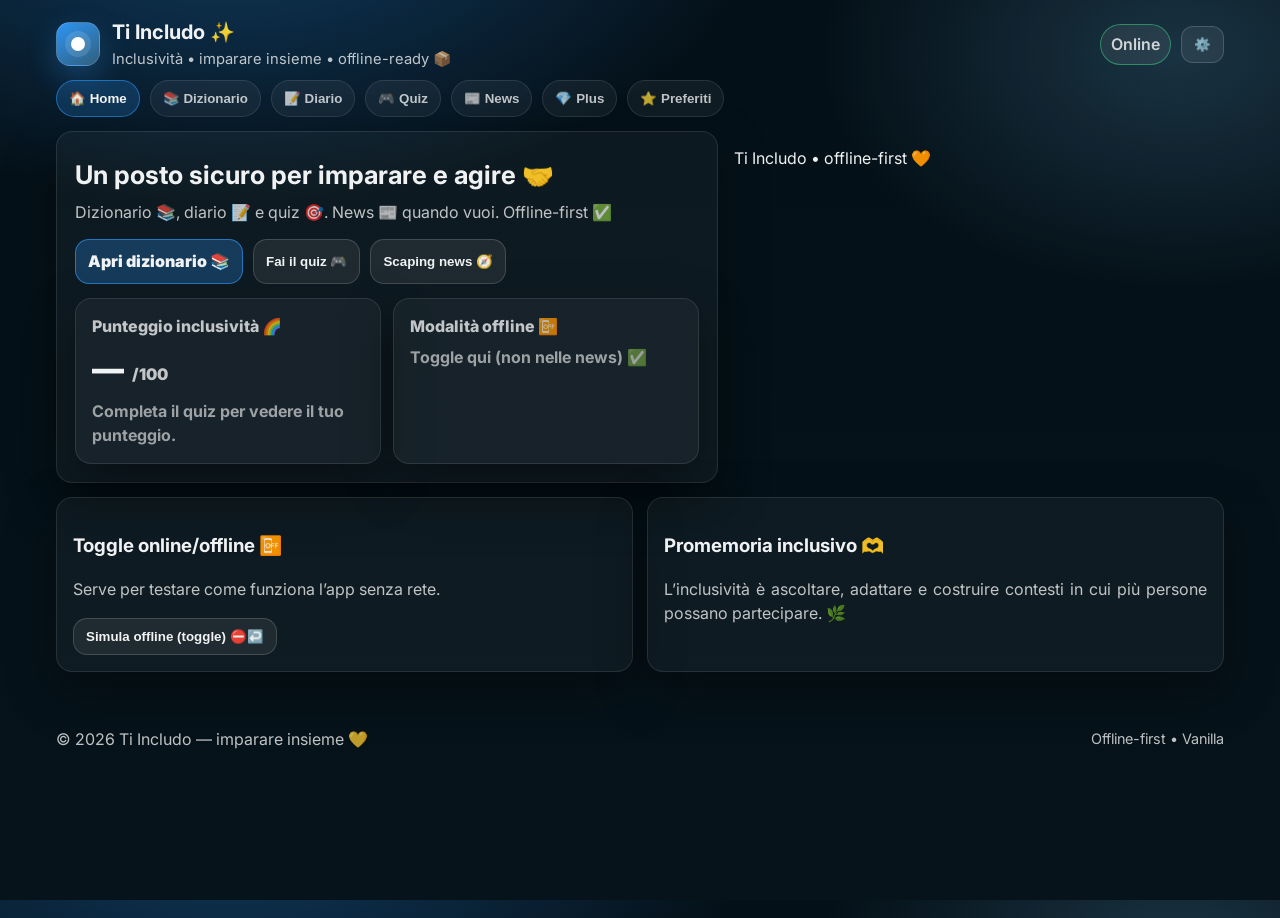
==== dashboard.html @ ed0d2b17 "Add files via upload" ====
<!doctype html>
<html lang="it">
<head>
  <meta charset="utf-8" />
  <meta name="viewport" content="width=device-width, initial-scale=1" />
  <meta name="theme-color" content="#2f9bff" />
  <meta name="description" content="Ti Includo: dizionario di inclusività, diario personale, quiz e news in italiano. Offline-first." />
  <link rel="manifest" href="./manifest.webmanifest" />

  <link rel="preconnect" href="https://fonts.googleapis.com" crossorigin>
  <link rel="preconnect" href="https://fonts.gstatic.com" crossorigin>
  <link href="https://fonts.googleapis.com/css2?family=Inter:wght@400;600;700&display=swap" rel="stylesheet">

  <link rel="stylesheet" href="./styles.css?v=<?= time(); ?>" />
  <title>Ti Includo — Dashboard</title>
</head>
<body>
  <a class="skip-link" href="#main">Salta al contenuto</a>

  <header class="topbar" role="banner">
    <div class="brand">
      <div class="logo" aria-hidden="true"><span class="logo-dot"></span></div>
      <div>
        <h1 class="brand-title">Ti Includo ✨</h1>
        <p class="brand-subtitle">Inclusività • imparare insieme • offline-ready 📦</p>
      </div>
    </div>

    <div class="topbar-right">
      <div class="status" aria-live="polite">
        <span class="status-pill" id="netPill">Online</span>
      </div>
      <button class="icon-btn" id="openSettingsBtn" type="button" aria-label="Apri scorciatoie">⚙️</button>
    </div>
  </header>

  <nav class="nav" aria-label="Navigazione principale">
    <button class="nav-item is-active" data-view="home" type="button">🏠 Home</button>
    <button class="nav-item" data-view="dictionary" type="button">📚 Dizionario</button>
    <button class="nav-item" data-view="diary" type="button">📝 Diario</button>
    <button class="nav-item" data-view="quiz" type="button">🎮 Quiz</button>
    <button class="nav-item" data-view="news" type="button">📰 News</button>
    <button class="nav-item" data-view="plus" type="button">💎 Plus</button>
    <button class="nav-item" data-view="favorites" type="button">⭐ Preferiti</button>
  </nav>

  <main id="main" class="main" role="main">

    <!-- HOME -->
    <section class="view is-active" id="view-home" data-view="home" aria-labelledby="homeTitle">
      <div class="hero">
        <div class="hero-content">
          <h2 class="hero-title" id="homeTitle">Un posto sicuro per imparare e agire 🤝</h2>
          <p class="hero-text justify">
            Dizionario 📚, diario 📝 e quiz 🎯. News 📰 quando vuoi. Offline-first ✅
          </p>

          <div class="hero-actions">
            <a class="btn primary" href="#dictionary" data-jump="dictionary">Apri dizionario 📚</a>
            <button class="btn" type="button" data-start-quiz>Fai il quiz 🎮</button>
            <button class="btn" type="button" data-refresh-news>Scaping news 🧭</button>
          </div>

          <div class="quick-stats" role="group" aria-label="Punteggio e stato">
            <div class="card stat">
              <p class="stat-label">Punteggio inclusività 🌈</p>
              <div class="stat-value">
                <span id="scoreValue">—</span>
                <span class="stat-unit">/100</span>
              </div>
              <p class="stat-hint" id="scoreHint">Completa il quiz per vedere il tuo punteggio.</p>
            </div>

            <div class="card stat">
              <p class="stat-label">Modalità offline 📴</p>
              <p class="stat-hint">Toggle qui (non nelle news) ✅</p>
            </div>
          </div>
        </div>

        <div class="hero-art" aria-hidden="true">
          <div class="art-grid">
            <div class="art-tile t1"></div>
            <div class="art-tile t2"></div>
            <div class="art-tile t3"></div>
            <div class="art-tile t4"></div>
          </div>
          <p class="art-caption">Ti Includo • offline-first 🧡</p>
        </div>
      </div>

      <div class="grid-2">
        <article class="card">
          <h3>Toggle online/offline 📴</h3>
          <p class="muted justify">
            Serve per testare come funziona l’app senza rete.
          </p>
          <div class="row">
            <button class="btn" type="button" id="toggleOfflineBtn">Simula offline (toggle) ⛔↩️</button>
          </div>
        </article>

        <article class="card">
          <h3>Promemoria inclusivo 🫶</h3>
          <p class="justify muted">
            L’inclusività è ascoltare, adattare e costruire contesti in cui più persone possano partecipare. 🌿
          </p>
        </article>
      </div>
    </section>

    <!-- DICTIONARY -->
    <section class="view" id="view-dictionary" data-view="dictionary" aria-labelledby="dictTitle">
      <div class="view-header">
        <div>
          <h2 id="dictTitle">Dizionario di inclusività 📚</h2>
          <p class="muted">Cerca termini in italiano e salva preferiti ⭐</p>
        </div>
      </div>

      <div class="toolbar">
        <label class="field">
          <span class="field-label">Cerca</span>
          <input id="dictSearch" type="search" inputmode="search" placeholder="Es. accessibilità, pregiudizio..." autocomplete="off" />
        </label>

        <label class="field">
          <span class="field-label">Categoria</span>
          <select id="dictCategory"><option value="tutte">Tutte</option></select>
        </label>

        <button class="btn" type="button" id="dictResetBtn">Reset ♻️</button>
      </div>

      <div class="dict-layout">
        <aside class="card dict-sidebar" aria-label="Risultati ricerca">
          <div class="sidebar-head">
            <p class="muted">Risultati</p>
            <p class="muted" id="dictCount">0 termini</p>
          </div>
          <ul class="list" id="dictResults" role="list"></ul>
        </aside>

        <article class="card dict-detail" aria-live="polite">
          <div id="dictEmpty" class="empty-state">
            <h3>Nessun termine selezionato</h3>
            <p class="muted">Cerca a sinistra per vedere definizioni ed esempi. ✍️</p>
          </div>

          <div id="dictDetail" class="detail" hidden>
            <div class="detail-top">
              <div>
                <h3 id="dictTermTitle">—</h3>
                <p class="detail-meta" id="dictTermMeta">—</p>
              </div>
              <button class="icon-btn" id="favoriteBtn" type="button" aria-label="Salva nei preferiti">⭐</button>
            </div>

            <p class="justify" id="dictTermDef"></p>

            <div class="detail-section">
              <h4>Esempi 🧾</h4>
              <ul class="bullets" id="dictExamples"></ul>
            </div>

            <div class="detail-section">
              <h4>Quando usarlo 🗺️</h4>
              <p class="justify" id="dictWhen"></p>
            </div>

            <div class="detail-section">
              <h4>Sinonimi / Idee correlate 🔁</h4>
              <p class="tags" id="dictSynonyms"></p>
            </div>

            <div class="detail-actions">
              <button class="btn primary" type="button" id="copyBtn">Copia definizione 📋</button>
            </div>
          </div>
        </article>
      </div>
    </section>

    <!-- DIARY -->
    <section class="view" id="view-diary" data-view="diary" aria-labelledby="diaryTitle">
      <div class="view-header">
        <div>
          <h2 id="diaryTitle">Diario personale 📝</h2>
          <p class="muted">Scrivi, salva e rileggi: offline (localStorage). 📦</p>
        </div>
      </div>

      <div class="grid-2">
        <article class="card">
          <h3>Nuova voce ✍️</h3>

          <label class="field">
            <span class="field-label">Data</span>
            <input id="diaryDate" type="date" />
          </label>

          <label class="field">
            <span class="field-label">Titolo (opzionale)</span>
            <input id="diaryTitle" type="text" placeholder="Es. Una conversazione più gentile" maxlength="80" />
          </label>

          <label class="field">
            <span class="field-label">Testo</span>
            <textarea id="diaryText" rows="10" placeholder="Cosa hai imparato? Cosa farai diversamente?" maxlength="5000"></textarea>
          </label>

          <div class="row">
            <button class="btn primary" type="button" id="saveDiaryBtn">Salva ✅</button>
            <button class="btn" type="button" id="clearDiaryBtn">Svuota 🧹</button>
            <button class="btn" type="button" id="syncDiaryBtn">Sync Plus ☁️</button>
          </div>

          <p class="muted small" id="diarySavedMsg" role="status" aria-live="polite"></p>
        </article>

        <article class="card">
          <h3>Le tue voci 📚</h3>

          <div class="toolbar compact">
            <label class="field">
              <span class="field-label">Cerca</span>
              <input id="diarySearch" type="search" placeholder="Es. ascolto, accessibilità..." autocomplete="off" />
            </label>
          </div>

          <ul class="list" id="diaryList" role="list" aria-label="Elenco voci diario"></ul>

          <div id="diaryEmpty" class="empty-state" hidden>
            <h3>Nessuna voce</h3>
            <p class="muted">Salva la prima nota a sinistra per iniziare. 🌱</p>
          </div>
        </article>
      </div>
    </section>

    <!-- QUIZ -->
    <section class="view" id="view-quiz" data-view="quiz" aria-labelledby="quizTitle">
      <div class="view-header">
        <div>
          <h2 id="quizTitle">Quiz inclusività 🎮</h2>
          <p class="muted">Risposte semplici → suggerimenti immediati. Nessuna rete richiesta. 🌟</p>
        </div>
      </div>

      <div class="grid-2">
        <article class="card">
          <h3 id="quizPromptTitle">Preparati 🚀</h3>
          <p class="muted" id="quizSub">Seleziona l’opzione che ti sembra più inclusiva.</p>

          <form id="quizForm" class="quiz">
            <div id="quizQuestionWrap" class="quiz-question" aria-live="polite">
              <p class="quiz-qtext" id="quizQuestion">—</p>
              <div class="quiz-answers" id="quizAnswers"></div>
            </div>

            <div class="row">
              <button class="btn primary" type="submit" id="quizNextBtn">Avanti ➡️</button>
              <button class="btn" type="button" id="quizRestartBtn">Ricomincia 🔁</button>
            </div>
          </form>
        </article>

        <article class="card">
          <h3>Punteggio & feedback 🌈</h3>
          <div class="score-big" aria-live="polite">
            <span class="score-number" id="quizScoreNumber">—</span>
            <span class="score-max">/100</span>
          </div>
          <p class="justify muted" id="quizScoreText">Completa il quiz per ricevere consigli personalizzati.</p>

          <div class="detail-section">
            <h4>Consigli rapidi 💡</h4>
            <ul class="bullets" id="quizTips"></ul>
          </div>

          <div class="detail-section">
            <h4>Gamification 🏅</h4>
            <p class="muted">Con Plus: badge e obiettivi (demo). </p>
          </div>
        </article>
      </div>
    </section>

    <!-- NEWS -->
    <section class="view" id="view-news" data-view="news" aria-labelledby="newsTitle">
      <div class="view-header">
        <div>
          <h2 id="newsTitle">News inclusive 📰</h2>
          <p class="muted">Scaping via proxy + fallback offline</p>
        </div>
      </div>

      <div class="toolbar">
        <label class="field" style="min-width: min(520px, 100%);">
          <span class="field-label">Query (in italiano)</span>
          <input id="newsQuery" type="text" value="inclusione sociale accessibilità" />
        </label>

        <button class="btn primary" type="button" id="fetchNewsBtn">Scaping: ultima inclusione 🔎</button>
        <button class="btn" type="button" id="clearNewsBtn">Pulisci 🧼</button>
      </div>

      <div class="grid-2">
        <article class="card">
          <h3>Ultime notizie</h3>
          <p class="muted small" id="newsStatus">Pronto. ✅</p>

          <ul class="news-list" id="newsList" role="list" aria-label="Elenco news"></ul>
          <div id="newsEmpty" class="empty-state" hidden>
            <h3>Nessun risultato</h3>
            <p class="muted">Prova offline toggle in Home. 🧩</p>
          </div>
        </article>

        <article class="card">
          <h3>Offline (automatico) 📦</h3>
          <p class="justify muted">
            Se non c’è rete, usiamo il fallback offline integrato.
          </p>
        </article>
      </div>
    </section>

    <!-- FAVORITES -->
    <section class="view" id="view-favorites" data-view="favorites" aria-labelledby="favoritesTitle">
      <div class="view-header">
        <div>
          <h2 id="favoritesTitle">I tuoi preferiti ⭐</h2>
          <p class="muted">Cerca, copia o rimuovi</p>
        </div>
      </div>

      <div class="toolbar">
        <label class="field">
          <span class="field-label">Cerca tra preferiti</span>
          <input id="favSearch" type="search" placeholder="Es. accessibilità..." autocomplete="off" />
        </label>
        <button class="btn" type="button" id="favClearBtn">Svuota preferiti ♻️</button>
      </div>

      <div class="grid-2">
        <article class="card">
          <h3>Elenco ⭐</h3>
          <p class="muted small" id="favCount">0 preferiti</p>
          <ul class="news-list" id="favList" role="list" aria-label="Preferiti"></ul>
          <div id="favEmpty" class="empty-state" hidden>
            <h3>Nessun preferito</h3>
            <p class="muted">Tocca ⭐ su un termine nel dizionario. 🌱</p>
          </div>
        </article>

        <article class="card">
          <h3>Azioni rapide 📋</h3>
          <div class="detail-section">
            <h4>Termine</h4>
            <p id="favSelectedTitle" style="margin:0;font-weight:1000">—</p>
          </div>
          <div class="detail-section">
            <h4>Definizione</h4>
            <p id="favSelectedDef" class="justify muted" style="margin:0">—</p>
          </div>

          <div class="detail-actions">
            <button class="btn primary" type="button" id="favCopyBtn">Copia 📋</button>
            <button class="btn danger" type="button" id="favRemoveBtn">Rimuovi 🧹</button>
          </div>
        </article>
      </div>
    </section>

    <!-- PLUS -->
    <section class="view" id="view-plus" data-view="plus" aria-labelledby="plusTitle">
      <div class="view-header">
        <div>
          <h2 id="plusTitle">Ti Includo Plus 💎</h2>
          <p class="muted">Sblocco con Stripe una tantum (demo) 🔐</p>
        </div>
      </div>

      <div class="grid-2">
        <article class="card">
          <h3>Stato abbonamento 🧾</h3>
          <p class="muted" id="plusStatus">Caricamento…</p>

          <div class="row">
            <button class="btn primary" type="button" id="stripeCheckoutBtn">Sblocca Plus 💳</button>
            <button class="btn" type="button" id="logoutBtn">Esci 🚪</button>
          </div>

          <div class="detail-section">
            <h4>Funzioni Plus ✅</h4>
            <ul class="bullets" id="plusFeatures"></ul>
          </div>
        </article>

        <article class="card">
          <h3>Strumenti Plus 🧰</h3>

          <div class="detail-section">
            <h4>1) Dizionario esteso 📚</h4>
            <button class="btn" type="button" id="openExtendedDictBtn">Apri</button>
          </div>

          <div class="detail-section">
            <h4>3) Riparazione (template) 🧡</h4>
            <button class="btn" type="button" id="openRepairTemplatesBtn">Apri</button>
          </div>

          <div class="detail-section">
            <h4>4) Generatore inclusivo ✍️</h4>
            <button class="btn" type="button" id="openRewriteBtn">Prova</button>
          </div>

          <div class="detail-section">
            <h4>5) Gamification 🏅</h4>
            <p class="muted">Badge e obiettivi.</p>
          </div>

          <div class="detail-section">
            <h4>6) Sync ☁️</h4>
            <button class="btn" type="button" id="syncAllBtn">Sync</button>
          </div>
        </article>
      </div>
    </section>
  </main>

  <footer class="footer" role="contentinfo">
    <p>© <span id="year"></span> Ti Includo — imparare insieme 💛</p>
    <p class="muted small">Offline-first • Vanilla</p>
  </footer>

  <script src="./app.js?v=<?= time(); ?>" type="module"></script>
  <script>
    document.getElementById('year').textContent = new Date().getFullYear();
  </script>
</body>
</html>
---- styles.css ----
/* styles.css */
/* Palette inclusiva neutra (comfort + focus visibile) */
:root{
  --bg: #06131a;
  --surface: rgba(255,255,255,.07);
  --surface-2: rgba(255,255,255,.10);
  --text: rgba(255,255,255,.94);
  --muted: rgba(255,255,255,.74);
  --muted-2: rgba(255,255,255,.58);

  --brand: #2f9bff;
  --brand-2: #7cd1ff;

  --good: #35d07f;
  --warn: #ffcc66;
  --bad: #ff6b6b;

  --border: rgba(255,255,255,.16);
  --shadow: 0 18px 50px rgba(0,0,0,.38);
  --radius: 16px;
  --radius-sm: 12px;

  --font: "Inter", system-ui, -apple-system, Segoe UI, Roboto, Arial, sans-serif;
  --content-max: 1200px;
  --focus: 0 0 0 4px rgba(47,155,255,.42);

  --fs-base: 16px;
}

*{ box-sizing: border-box; }
html, body { height: 100%; }
body{
  margin:0;
  font-family: var(--font);
  font-size: var(--fs-base);
  line-height: 1.45;
  background:
    radial-gradient(900px 520px at 18% -12%, rgba(47,155,255,.32), transparent 60%),
    radial-gradient(640px 420px at 92% 6%, rgba(124,209,255,.18), transparent 56%),
    linear-gradient(180deg, #041018 0%, #06131a 100%);
  color: var(--text);
}

/* Focus tastiera ben visibile (inclusività) */
:focus-visible{
  outline: none;
  box-shadow: var(--focus);
  border-color: rgba(47,155,255,.65) !important;
}

a{ color: inherit; }
.justify{ text-align: justify; text-justify: inter-word; }
.muted{ color: var(--muted); }
.small{ font-size: .9rem; }

.skip-link{
  position: absolute;
  left: -999px; top: 8px;
  background: #fff; color: #000;
  padding: 10px 12px; border-radius: 10px;
  z-index: 9999;
}
.skip-link:focus{ left: 10px; outline: none; }

.topbar{
  max-width: var(--content-max);
  margin: 18px auto 10px;
  padding: 0 16px;
  display:flex; align-items:center; justify-content: space-between;
  gap: 12px;
}
.brand{ display:flex; gap: 12px; align-items:center; }
.logo{
  width: 44px; height: 44px; border-radius: 14px;
  background: linear-gradient(145deg, rgba(47,155,255,.95), rgba(124,209,255,.35));
  box-shadow: 0 12px 30px rgba(47,155,255,.28);
  display:flex; align-items:center; justify-content:center;
  border: 1px solid rgba(255,255,255,.14);
}
.logo-dot{
  width: 14px; height: 14px; border-radius: 50%;
  background: #fff;
  box-shadow: 0 0 0 6px rgba(255,255,255,.12);
}
.brand-title{ margin: 0; font-size: 1.25rem; }
.brand-subtitle{ margin: 2px 0 0; color: var(--muted); font-size: .92rem; }

.topbar-right{ display:flex; align-items:center; gap: 10px; }
.status-pill{
  display:inline-flex;
  align-items:center;
  gap: 8px;
  padding: 8px 10px;
  border-radius: 999px;
  background: rgba(255,255,255,.07);
  border: 1px solid rgba(255,255,255,.16);
  color: rgba(255,255,255,.78);
  font-weight: 600;
}

.icon-btn{
  background: rgba(255,255,255,.07);
  color: var(--text);
  border: 1px solid rgba(255,255,255,.16);
  border-radius: 12px;
  padding: 10px 12px;
  cursor: pointer;
  transition: transform .08s ease, background .2s ease, border-color .2s ease;
}
.icon-btn:hover{ background: rgba(255,255,255,.10); border-color: rgba(255,255,255,.24); }
.icon-btn:active{ transform: translateY(1px); }

.nav{
  max-width: var(--content-max);
  margin: 10px auto 0;
  padding: 0 16px;
  display:flex; gap: 10px;
  overflow: auto;
  scrollbar-width: none;
}
.nav::-webkit-scrollbar{ display:none; }
.nav-item{
  flex: 0 0 auto;
  background: rgba(255,255,255,.05);
  border: 1px solid rgba(255,255,255,.10);
  color: var(--muted);
  padding: 10px 12px;
  border-radius: 999px;
  cursor:pointer;
  font-weight: 800;
  transition: background .2s ease, border-color .2s ease, color .2s ease;
}
.nav-item:hover{
  background: rgba(255,255,255,.07);
  border-color: rgba(255,255,255,.20);
}
.nav-item.is-active{
  background: rgba(47,155,255,.20);
  border-color: rgba(47,155,255,.55);
  color: rgba(255,255,255,.95);
}

.main{
  max-width: var(--content-max);
  margin: 14px auto 40px;
  padding: 0 16px;
}

.view{ display:none; }
.view.is-active{ display:block; }

.hero{
  display:grid;
  grid-template-columns: 1.15fr .85fr;
  gap: 16px;
  align-items: stretch;
}
.hero-content{
  background: rgba(255,255,255,.04);
  border: 1px solid rgba(255,255,255,.10);
  border-radius: var(--radius);
  padding: 18px;
  box-shadow: var(--shadow);
}
.hero-title{ margin: 6px 0; font-size: 1.6rem; }
.hero-text{ margin: 8px 0 14px; color: var(--muted); }
.hero-actions{ display:flex; gap: 10px; flex-wrap: wrap; }

.btn{
  background: rgba(255,255,255,.07);
  border: 1px solid rgba(255,255,255,.16);
  color: var(--text);
  border-radius: 14px;
  padding: 10px 12px;
  cursor:pointer;
  font-weight: 900;
  text-decoration:none;
  display:inline-flex; align-items:center; gap: 10px;
  transition: transform .08s ease, background .2s ease, border-color .2s ease;
}
.btn:hover{ background: rgba(255,255,255,.10); border-color: rgba(255,255,255,.24); }
.btn:active{ transform: translateY(1px); }
.btn.primary{
  background: rgba(47,155,255,.26);
  border-color: rgba(47,155,255,.62);
}
.btn.danger{
  background: rgba(255,92,92,.14);
  border-color: rgba(255,92,92,.35);
}

.card{
  background: rgba(255,255,255,.04);
  border: 1px solid rgba(255,255,255,.10);
  border-radius: var(--radius);
  padding: 16px;
  box-shadow: var(--shadow);
}

.quick-stats{
  margin-top: 14px;
  display:grid;
  grid-template-columns: 1fr 1fr;
  gap: 12px;
}
.stat-label{ color: var(--muted); margin: 0; font-weight: 800; }
.stat-value{
  margin-top: 8px;
  display:flex; align-items: baseline; gap: 8px;
  font-size: 2rem;
  font-weight: 950;
}
.stat-unit{ color: var(--muted); font-size: 1rem; }
.stat-hint{ margin: 8px 0 0; color: var(--muted-2); font-weight: 700; }

.grid-2{
  display:grid;
  grid-template-columns: 1fr 1fr;
  gap: 14px;
  margin-top: 14px;
}

.view-header{
  display:flex;
  align-items:flex-end;
  justify-content: space-between;
  gap: 12px;
  margin: 6px 0 14px;
}
.view-header h2{ margin: 0; font-size: 1.35rem; }
.view-header p{ margin: 6px 0 0; }

.toolbar{
  display:flex; gap: 12px; align-items:flex-end;
  flex-wrap: wrap;
  margin-bottom: 14px;
}
.field{ display:flex; flex-direction: column; gap: 8px; min-width: 240px; flex: 1 1 auto; }
.field-label{ color: var(--muted); font-weight: 900; font-size: .92rem; }

input, select, textarea{
  width: 100%;
  background: rgba(255,255,255,.05);
  border: 1px solid rgba(255,255,255,.12);
  color: var(--text);
  border-radius: 14px;
  padding: 10px 12px;
  font: inherit;
}
textarea{ resize: vertical; min-height: 120px; }
input::placeholder, textarea::placeholder{ color: rgba(255,255,255,.45); }

input:focus, select:focus, textarea:focus{
  outline:none;
  box-shadow: var(--focus);
  border-color: rgba(47,155,255,.55);
}

.row{ display:flex; gap: 10px; flex-wrap: wrap; margin-top: 12px; }

.badge-row{ margin-top: 12px; display:flex; gap: 10px; flex-wrap: wrap; }
.badge{
  padding: 8px 10px;
  border-radius: 999px;
  border: 1px solid rgba(255,255,255,.12);
  background: rgba(255,255,255,.05);
  font-weight: 900;
  color: rgba(255,255,255,.86);
  font-size: .92rem;
}

.dict-layout{
  display:grid;
  grid-template-columns: 360px 1fr;
  gap: 14px;
  align-items: start;
}
.dict-sidebar{ padding: 14px; }
.list{ list-style:none; padding:0; margin:0; display:flex; flex-direction: column; gap: 8px; }
.list li{
  border-radius: 14px;
  border: 1px solid rgba(255,255,255,.10);
  background: rgba(255,255,255,.04);
  padding: 10px 12px;
  cursor:pointer;
}
.list li.is-selected{
  border-color: rgba(47,155,255,.55);
  background: rgba(47,155,255,.20);
}

.detail-actions{ margin-top: 16px; display:flex; gap: 10px; flex-wrap: wrap; }
.detail-section{ margin-top: 14px; }
.detail-section h4{ margin: 0 0 8px; font-size: 1rem; }

.quiz-answers{ display:flex; flex-direction: column; gap: 10px; }

.quiz-answer{
  text-align:left;
  padding: 12px 12px;
  border-radius: 16px;
  border: 1px solid rgba(255,255,255,.12);
  background: rgba(255,255,255,.05);
  cursor:pointer;
  font-weight: 900;
}
.quiz-answer.is-selected{
  border-color: rgba(47,155,255,.62);
  background: rgba(47,155,255,.20);
}
.score-big{ display:flex; align-items: baseline; gap: 10px; font-weight: 1000; margin: 6px 0 8px; }
.score-number{ font-size: 2.2rem; font-weight: 1000; }

.news-list{ list-style:none; padding:0; margin:0; display:flex; flex-direction: column; gap: 10px; }
.news-item{
  padding: 12px 12px;
  border-radius: 16px;
  border: 1px solid rgba(255,255,255,.10);
  background: rgba(255,255,255,.04);
}
.news-title{ font-weight: 1000; margin: 0; }
.news-meta{ margin: 6px 0 0; color: var(--muted); font-weight: 800; font-size: .92rem; }

.footer{
  max-width: var(--content-max);
  margin: 20px auto 30px;
  padding: 0 16px;
  color: var(--muted);
  display:flex; justify-content: space-between; gap: 12px; flex-wrap: wrap;
  align-items:center;
}

/* Sheet */
.sheet-backdrop{
  position: fixed; inset: 0;
  background: rgba(0,0,0,.55);
  z-index: 90;
}
.sheet{
  position: fixed;
  right: 16px; top: 16px;
  width: min(420px, calc(100vw - 32px));
  background: rgba(12,18,32,.98);
  border: 1px solid rgba(255,255,255,.12);
  border-radius: 18px;
  z-index: 100;
  box-shadow: var(--shadow);
}
.sheet-head{
  padding: 14px 14px 10px;
  border-bottom: 1px solid rgba(255,255,255,.10);
  display:flex; justify-content: space-between; align-items:center; gap: 12px;
}
.sheet-body{ padding: 12px 14px 16px; }
.sheet-section{ margin-bottom: 18px; }

/* Contrast/high mode */
body.high-contrast{
  --surface: rgba(255,255,255,.14);
  --surface-2: rgba(255,255,255,.18);
  --border: rgba(255,255,255,.28);
  --muted: rgba(255,255,255,.92);
  --muted-2: rgba(255,255,255,.84);
  --shadow: 0 18px 50px rgba(0,0,0,.55);
}

/* Fix per select leggibilità */
select, option {
  background-color: #06131a !important;
  color: #fff !important;
  padding: 8px !important;
}

/* Responsive */
@media (max-width: 1024px){
  .hero{ grid-template-columns: 1fr; }
  .quick-stats{ grid-template-columns: 1fr; }
  .grid-2{ grid-template-columns: 1fr; }
  .dict-layout{ grid-template-columns: 1fr; }
}
@media (max-width: 768px){
  .hero-title{ font-size: 1.35rem; }
}
@media (max-width: 428px){
  .brand-subtitle{ display:none; }
  .nav-item{ padding: 9px 10px; }
}
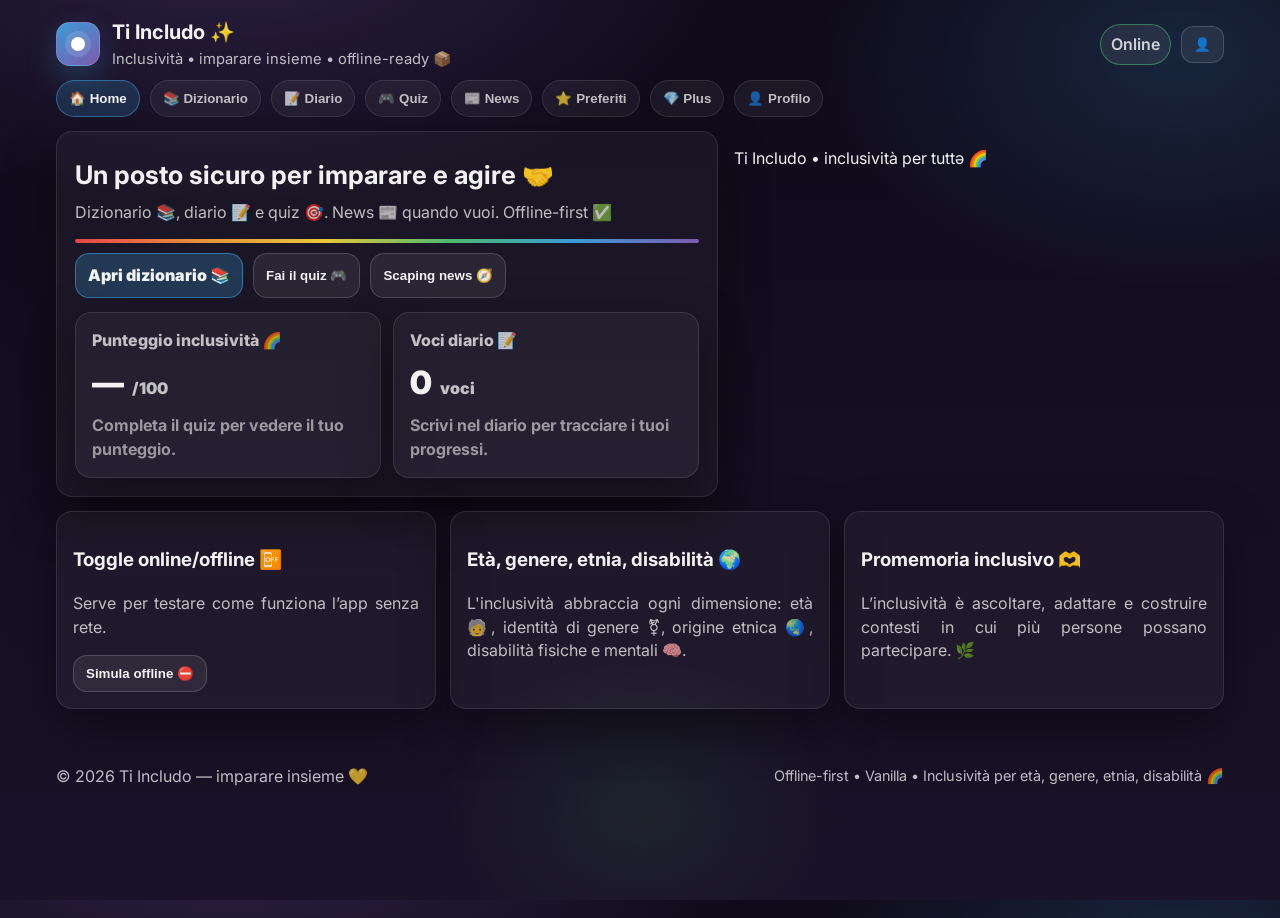
==== commit d47d6f5d: "Fix bug + 15 nuove funzionalità: palette inclusiva, profilo, 5 quiz, edit diario, news salvate, dizi" ====
--- a/dashboard.html
+++ b/dashboard.html
@@ -3,7 +3,7 @@
 <head>
   <meta charset="utf-8" />
   <meta name="viewport" content="width=device-width, initial-scale=1" />
-  <meta name="theme-color" content="#2f9bff" />
+  <meta name="theme-color" content="#3a9bd5" />
   <meta name="description" content="Ti Includo: dizionario di inclusività, diario personale, quiz e news in italiano. Offline-first." />
   <link rel="manifest" href="./manifest.webmanifest" />
 
@@ -30,7 +30,7 @@
       <div class="status" aria-live="polite">
         <span class="status-pill" id="netPill">Online</span>
       </div>
-      <button class="icon-btn" id="openSettingsBtn" type="button" aria-label="Apri scorciatoie">⚙️</button>
+      <button class="icon-btn" id="profiloBtn" type="button" aria-label="Profilo utente">👤</button>
     </div>
   </header>
 
@@ -40,8 +40,9 @@
     <button class="nav-item" data-view="diary" type="button">📝 Diario</button>
     <button class="nav-item" data-view="quiz" type="button">🎮 Quiz</button>
     <button class="nav-item" data-view="news" type="button">📰 News</button>
+    <button class="nav-item" data-view="favorites" type="button">⭐ Preferiti</button>
     <button class="nav-item" data-view="plus" type="button">💎 Plus</button>
-    <button class="nav-item" data-view="favorites" type="button">⭐ Preferiti</button>
+    <button class="nav-item" data-view="profilo" type="button">👤 Profilo</button>
   </nav>
 
   <main id="main" class="main" role="main">
@@ -54,6 +55,7 @@
           <p class="hero-text justify">
             Dizionario 📚, diario 📝 e quiz 🎯. News 📰 quando vuoi. Offline-first ✅
           </p>
+          <div class="rainbow-bar"></div>
 
           <div class="hero-actions">
             <a class="btn primary" href="#dictionary" data-jump="dictionary">Apri dizionario 📚</a>
@@ -72,8 +74,12 @@
             </div>
 
             <div class="card stat">
-              <p class="stat-label">Modalità offline 📴</p>
-              <p class="stat-hint">Toggle qui (non nelle news) ✅</p>
+              <p class="stat-label">Voci diario 📝</p>
+              <div class="stat-value">
+                <span id="diaryCountHome">0</span>
+                <span class="stat-unit">voci</span>
+              </div>
+              <p class="stat-hint" id="diaryHintHome">Scrivi nel diario per tracciare i tuoi progressi.</p>
             </div>
           </div>
         </div>
@@ -85,19 +91,26 @@
             <div class="art-tile t3"></div>
             <div class="art-tile t4"></div>
           </div>
-          <p class="art-caption">Ti Includo • offline-first 🧡</p>
-        </div>
-      </div>
-
-      <div class="grid-2">
+          <p class="art-caption">Ti Includo • inclusività per tuttə 🌈</p>
+        </div>
+      </div>
+
+      <div class="grid-3">
         <article class="card">
           <h3>Toggle online/offline 📴</h3>
           <p class="muted justify">
             Serve per testare come funziona l’app senza rete.
           </p>
           <div class="row">
-            <button class="btn" type="button" id="toggleOfflineBtn">Simula offline (toggle) ⛔↩️</button>
-          </div>
+            <button class="btn" type="button" id="toggleOfflineBtn">Simula offline ⛔</button>
+          </div>
+        </article>
+
+        <article class="card">
+          <h3>Età, genere, etnia, disabilità 🌍</h3>
+          <p class="justify muted">
+            L'inclusività abbraccia ogni dimensione: età 🧓, identità di genere ⚧️, origine etnica 🌏, disabilità fisiche e mentali 🧠.
+          </p>
         </article>
 
         <article class="card">
@@ -114,7 +127,7 @@
       <div class="view-header">
         <div>
           <h2 id="dictTitle">Dizionario di inclusività 📚</h2>
-          <p class="muted">Cerca termini in italiano e salva preferiti ⭐</p>
+          <p class="muted">Cerca termini in italiano e salva preferiti ⭐ | <strong>Età · Genere · Etnia · Disabilità</strong></p>
         </div>
       </div>
 
@@ -130,6 +143,7 @@
         </label>
 
         <button class="btn" type="button" id="dictResetBtn">Reset ♻️</button>
+        <button class="btn warn" type="button" id="openExtendedDictFromDict">📚 Plus: esteso</button>
       </div>
 
       <div class="dict-layout">
@@ -186,7 +200,7 @@
       <div class="view-header">
         <div>
           <h2 id="diaryTitle">Diario personale 📝</h2>
-          <p class="muted">Scrivi, salva e rileggi: offline (localStorage). 📦</p>
+          <p class="muted">Scrivi, salva, modifica e rileggi: offline (localStorage). 📦</p>
         </div>
       </div>
 
@@ -206,13 +220,13 @@
 
           <label class="field">
             <span class="field-label">Testo</span>
-            <textarea id="diaryText" rows="10" placeholder="Cosa hai imparato? Cosa farai diversamente?" maxlength="5000"></textarea>
+            <textarea id="diaryText" rows="10" placeholder="Cosa hai imparato? Cosa farai diversamente? [Età, genere, etnia, disabilità...]" maxlength="5000"></textarea>
           </label>
 
           <div class="row">
             <button class="btn primary" type="button" id="saveDiaryBtn">Salva ✅</button>
             <button class="btn" type="button" id="clearDiaryBtn">Svuota 🧹</button>
-            <button class="btn" type="button" id="syncDiaryBtn">Sync Plus ☁️</button>
+            <button class="btn warn" type="button" id="syncDiaryBtn">☁️ Sync Plus</button>
           </div>
 
           <p class="muted small" id="diarySavedMsg" role="status" aria-live="polite"></p>
@@ -243,8 +257,16 @@
       <div class="view-header">
         <div>
           <h2 id="quizTitle">Quiz inclusività 🎮</h2>
-          <p class="muted">Risposte semplici → suggerimenti immediati. Nessuna rete richiesta. 🌟</p>
-        </div>
+          <p class="muted">Scegli un tema: età, genere, etnia, disabilità, sostenibilità. Nessuna rete richiesta. 🌟</p>
+        </div>
+      </div>
+
+      <div class="tab-bar" id="quizTabs">
+        <button class="tab-btn is-active" data-quiz="generale">🎯 Generale</button>
+        <button class="tab-btn" data-quiz="genere">⚧️ Genere</button>
+        <button class="tab-btn" data-quiz="disabilita">♿ Disabilità</button>
+        <button class="tab-btn" data-quiz="etnia">🌏 Etnia</button>
+        <button class="tab-btn" data-quiz="sostenibilita">🌿 Sostenibilità</button>
       </div>
 
       <div class="grid-2">
@@ -280,7 +302,7 @@
 
           <div class="detail-section">
             <h4>Gamification 🏅</h4>
-            <p class="muted">Con Plus: badge e obiettivi (demo). </p>
+            <p class="muted" id="quizBadges">Completa quiz per sbloccare badge.</p>
           </div>
         </article>
       </div>
@@ -291,7 +313,7 @@
       <div class="view-header">
         <div>
           <h2 id="newsTitle">News inclusive 📰</h2>
-          <p class="muted">Scaping via proxy + fallback offline</p>
+          <p class="muted">Scaping via proxy + salva articoli offline per dopo</p>
         </div>
       </div>
 
@@ -301,8 +323,9 @@
           <input id="newsQuery" type="text" value="inclusione sociale accessibilità" />
         </label>
 
-        <button class="btn primary" type="button" id="fetchNewsBtn">Scaping: ultima inclusione 🔎</button>
+        <button class="btn primary" type="button" id="fetchNewsBtn">Scaping 🔎</button>
         <button class="btn" type="button" id="clearNewsBtn">Pulisci 🧼</button>
+        <button class="btn warn" type="button" id="viewSavedNewsBtn">📦 Salvati</button>
       </div>
 
       <div class="grid-2">
@@ -318,10 +341,17 @@
         </article>
 
         <article class="card">
-          <h3>Offline (automatico) 📦</h3>
-          <p class="justify muted">
-            Se non c’è rete, usiamo il fallback offline integrato.
-          </p>
+          <h3>Articoli salvati 📥 <span class="plus-badge" id="savedCount">0</span></h3>
+          <p class="justify muted">Salva articoli dallo scraping per leggerli offline.</p>
+          <ul class="news-list" id="savedNewsList" role="list" aria-label="Articoli salvati"></ul>
+          <div id="savedNewsEmpty" class="empty-state">
+            <h3>Nessun articolo salvato</h3>
+            <p class="muted">Clicca 💾 su un articolo per salvarlo.</p>
+          </div>
+          <div class="row" id="savedNewsActions" hidden>
+            <button class="btn danger" type="button" id="clearSavedNewsBtn">Svuota salvati 🧹</button>
+            <button class="btn" type="button" id="exportSavedBtn">Esporta 📤</button>
+          </div>
         </article>
       </div>
     </section>
@@ -389,7 +419,7 @@
 
           <div class="row">
             <button class="btn primary" type="button" id="stripeCheckoutBtn">Sblocca Plus 💳</button>
-            <button class="btn" type="button" id="logoutBtn">Esci 🚪</button>
+            <button class="btn danger" type="button" id="logoutBtn">Esci 🚪</button>
           </div>
 
           <div class="detail-section">
@@ -402,37 +432,130 @@
           <h3>Strumenti Plus 🧰</h3>
 
           <div class="detail-section">
-            <h4>1) Dizionario esteso 📚</h4>
+            <h4>📚 Dizionario esteso + aggiungi voce</h4>
             <button class="btn" type="button" id="openExtendedDictBtn">Apri</button>
           </div>
 
           <div class="detail-section">
-            <h4>3) Riparazione (template) 🧡</h4>
-            <button class="btn" type="button" id="openRepairTemplatesBtn">Apri</button>
-          </div>
-
-          <div class="detail-section">
-            <h4>4) Generatore inclusivo ✍️</h4>
+            <h4>✍️ Generatore risposta inclusiva</h4>
             <button class="btn" type="button" id="openRewriteBtn">Prova</button>
           </div>
 
           <div class="detail-section">
-            <h4>5) Gamification 🏅</h4>
-            <p class="muted">Badge e obiettivi.</p>
-          </div>
-
-          <div class="detail-section">
-            <h4>6) Sync ☁️</h4>
+            <h4>🧡 Correzione frase inclusiva</h4>
+            <button class="btn" type="button" id="openCorrectionBtn">Correggi</button>
+          </div>
+
+          <div class="detail-section">
+            <h4>🏅 Gamification (badge e obiettivi)</h4>
+            <button class="btn" type="button" id="openBadgesBtn">Badge</button>
+          </div>
+
+          <div class="detail-section">
+            <h4>☁️ Sync + download/upload</h4>
             <button class="btn" type="button" id="syncAllBtn">Sync</button>
-          </div>
-        </article>
-      </div>
-    </section>
+            <button class="btn" type="button" id="downloadDataBtn" style="margin-left:8px;">⬇ Scarica</button>
+            <button class="btn" type="button" id="uploadDataBtn" style="margin-left:8px;">⬆ Carica</button>
+          </div>
+
+          <div class="detail-section">
+            <h4>📜 Certificato inclusività</h4>
+            <button class="btn gold" type="button" id="downloadCertBtn">Scarica certificato 🏅</button>
+          </div>
+        </article>
+      </div>
+    </section>
+
+    <!-- PROFILE -->
+    <section class="view" id="view-profilo" data-view="profilo" aria-labelledby="profiloTitle">
+      <div class="view-header">
+        <div>
+          <h2 id="profiloTitle">Il tuo profilo 👤</h2>
+          <p class="muted">Punteggi, preferiti, personalizzazioni e voto globale d'inclusività</p>
+        </div>
+        <button class="btn danger" type="button" id="logoutBtnFromProfile">Esci 🚪</button>
+      </div>
+
+      <div class="rainbow-bar"></div>
+
+      <div class="profile-info-grid">
+        <div class="profile-stat">
+          <div style="font-size:2rem;">🌈</div>
+          <div class="profile-stat-value" id="profileGlobalScore">—</div>
+          <div class="profile-stat-label">Voto globale inclusività</div>
+        </div>
+        <div class="profile-stat">
+          <div style="font-size:2rem;">📚</div>
+          <div class="profile-stat-value" id="profileTermsCount">0</div>
+          <div class="profile-stat-label">Termini consultati</div>
+        </div>
+        <div class="profile-stat">
+          <div style="font-size:2rem;">⭐</div>
+          <div class="profile-stat-value" id="profileFavCount">0</div>
+          <div class="profile-stat-label">Preferiti</div>
+        </div>
+        <div class="profile-stat">
+          <div style="font-size:2rem;">📝</div>
+          <div class="profile-stat-value" id="profileDiaryCount">0</div>
+          <div class="profile-stat-label">Voci diario</div>
+        </div>
+        <div class="profile-stat">
+          <div style="font-size:2rem;">🎮</div>
+          <div class="profile-stat-value" id="profileQuizCount">0</div>
+          <div class="profile-stat-label">Quiz completati</div>
+        </div>
+        <div class="profile-stat">
+          <div style="font-size:2rem;">🏅</div>
+          <div class="profile-stat-value" id="profileBadges">0</div>
+          <div class="profile-stat-label">Badge sbloccati</div>
+        </div>
+      </div>
+
+      <div class="grid-2" style="margin-top:14px;">
+        <article class="card">
+          <h3>📜 Certificato di inclusività</h3>
+          <p class="muted">Scarica il certificato con il tuo voto globale.</p>
+          <div class="cert-preview">
+            <h3>Ti Includo 🌈</h3>
+            <p class="muted">Certificato di inclusività</p>
+            <div class="cert-score" id="certPreviewScore">—</div>
+            <p class="muted small" id="certPreviewDate"></p>
+          </div>
+          <div class="row">
+            <button class="btn gold" type="button" id="downloadCertFromProfile">Scarica certificato 🏅</button>
+          </div>
+        </article>
+
+        <article class="card">
+          <h3>⚙️ Personalizzazioni</h3>
+          <div class="field">
+            <span class="field-label">Alto contrasto</span>
+            <label style="display:flex;align-items:center;gap:10px;cursor:pointer;">
+              <input type="checkbox" id="highContrastToggle" />
+              <span>Attiva tema ad alto contrasto</span>
+            </label>
+          </div>
+          <div class="field" style="margin-top:10px;">
+            <span class="field-label">Tema colore</span>
+            <select id="themeSelect">
+              <option value="default">Default (arcobaleno)</option>
+              <option value="blue">Blu</option>
+              <option value="green">Verde</option>
+              <option value="purple">Viola</option>
+            </select>
+          </div>
+          <div class="row">
+            <button class="btn primary" type="button" id="profileResetBtn">Resetta statistiche</button>
+          </div>
+        </article>
+      </div>
+    </section>
+
   </main>
 
   <footer class="footer" role="contentinfo">
     <p>© <span id="year"></span> Ti Includo — imparare insieme 💛</p>
-    <p class="muted small">Offline-first • Vanilla</p>
+    <p class="muted small">Offline-first • Vanilla • Inclusività per età, genere, etnia, disabilità 🌈</p>
   </footer>
 
   <script src="./app.js?v=<?= time(); ?>" type="module"></script>
@@ -440,4 +563,4 @@
     document.getElementById('year').textContent = new Date().getFullYear();
   </script>
 </body>
-</html>
+</html>
--- a/styles.css
+++ b/styles.css
@@ -1,387 +1,559 @@
-/* styles.css */
-/* Palette inclusiva neutra (comfort + focus visibile) */
-:root{
-  --bg: #06131a;
-  --surface: rgba(255,255,255,.07);
-  --surface-2: rgba(255,255,255,.10);
-  --text: rgba(255,255,255,.94);
-  --muted: rgba(255,255,255,.74);
-  --muted-2: rgba(255,255,255,.58);
-
-  --brand: #2f9bff;
-  --brand-2: #7cd1ff;
-
-  --good: #35d07f;
-  --warn: #ffcc66;
-  --bad: #ff6b6b;
-
-  --border: rgba(255,255,255,.16);
-  --shadow: 0 18px 50px rgba(0,0,0,.38);
-  --radius: 16px;
-  --radius-sm: 12px;
-
-  --font: "Inter", system-ui, -apple-system, Segoe UI, Roboto, Arial, sans-serif;
-  --content-max: 1200px;
-  --focus: 0 0 0 4px rgba(47,155,255,.42);
-
-  --fs-base: 16px;
-}
-
-*{ box-sizing: border-box; }
-html, body { height: 100%; }
-body{
-  margin:0;
-  font-family: var(--font);
-  font-size: var(--fs-base);
-  line-height: 1.45;
-  background:
-    radial-gradient(900px 520px at 18% -12%, rgba(47,155,255,.32), transparent 60%),
-    radial-gradient(640px 420px at 92% 6%, rgba(124,209,255,.18), transparent 56%),
-    linear-gradient(180deg, #041018 0%, #06131a 100%);
-  color: var(--text);
-}
-
-/* Focus tastiera ben visibile (inclusività) */
-:focus-visible{
-  outline: none;
-  box-shadow: var(--focus);
-  border-color: rgba(47,155,255,.65) !important;
-}
-
-a{ color: inherit; }
-.justify{ text-align: justify; text-justify: inter-word; }
-.muted{ color: var(--muted); }
-.small{ font-size: .9rem; }
-
-.skip-link{
-  position: absolute;
-  left: -999px; top: 8px;
-  background: #fff; color: #000;
-  padding: 10px 12px; border-radius: 10px;
-  z-index: 9999;
-}
-.skip-link:focus{ left: 10px; outline: none; }
-
-.topbar{
-  max-width: var(--content-max);
-  margin: 18px auto 10px;
-  padding: 0 16px;
-  display:flex; align-items:center; justify-content: space-between;
-  gap: 12px;
-}
-.brand{ display:flex; gap: 12px; align-items:center; }
-.logo{
-  width: 44px; height: 44px; border-radius: 14px;
-  background: linear-gradient(145deg, rgba(47,155,255,.95), rgba(124,209,255,.35));
-  box-shadow: 0 12px 30px rgba(47,155,255,.28);
-  display:flex; align-items:center; justify-content:center;
-  border: 1px solid rgba(255,255,255,.14);
-}
-.logo-dot{
-  width: 14px; height: 14px; border-radius: 50%;
-  background: #fff;
-  box-shadow: 0 0 0 6px rgba(255,255,255,.12);
-}
-.brand-title{ margin: 0; font-size: 1.25rem; }
-.brand-subtitle{ margin: 2px 0 0; color: var(--muted); font-size: .92rem; }
-
-.topbar-right{ display:flex; align-items:center; gap: 10px; }
-.status-pill{
-  display:inline-flex;
-  align-items:center;
-  gap: 8px;
-  padding: 8px 10px;
-  border-radius: 999px;
-  background: rgba(255,255,255,.07);
-  border: 1px solid rgba(255,255,255,.16);
-  color: rgba(255,255,255,.78);
-  font-weight: 600;
-}
-
-.icon-btn{
-  background: rgba(255,255,255,.07);
-  color: var(--text);
-  border: 1px solid rgba(255,255,255,.16);
-  border-radius: 12px;
-  padding: 10px 12px;
-  cursor: pointer;
-  transition: transform .08s ease, background .2s ease, border-color .2s ease;
-}
-.icon-btn:hover{ background: rgba(255,255,255,.10); border-color: rgba(255,255,255,.24); }
-.icon-btn:active{ transform: translateY(1px); }
-
-.nav{
-  max-width: var(--content-max);
-  margin: 10px auto 0;
-  padding: 0 16px;
-  display:flex; gap: 10px;
-  overflow: auto;
-  scrollbar-width: none;
-}
-.nav::-webkit-scrollbar{ display:none; }
-.nav-item{
-  flex: 0 0 auto;
-  background: rgba(255,255,255,.05);
-  border: 1px solid rgba(255,255,255,.10);
-  color: var(--muted);
-  padding: 10px 12px;
-  border-radius: 999px;
-  cursor:pointer;
-  font-weight: 800;
-  transition: background .2s ease, border-color .2s ease, color .2s ease;
-}
-.nav-item:hover{
-  background: rgba(255,255,255,.07);
-  border-color: rgba(255,255,255,.20);
-}
-.nav-item.is-active{
-  background: rgba(47,155,255,.20);
-  border-color: rgba(47,155,255,.55);
-  color: rgba(255,255,255,.95);
-}
-
-.main{
-  max-width: var(--content-max);
-  margin: 14px auto 40px;
-  padding: 0 16px;
-}
-
-.view{ display:none; }
-.view.is-active{ display:block; }
-
-.hero{
-  display:grid;
-  grid-template-columns: 1.15fr .85fr;
-  gap: 16px;
-  align-items: stretch;
-}
-.hero-content{
-  background: rgba(255,255,255,.04);
-  border: 1px solid rgba(255,255,255,.10);
-  border-radius: var(--radius);
-  padding: 18px;
-  box-shadow: var(--shadow);
-}
-.hero-title{ margin: 6px 0; font-size: 1.6rem; }
-.hero-text{ margin: 8px 0 14px; color: var(--muted); }
-.hero-actions{ display:flex; gap: 10px; flex-wrap: wrap; }
-
-.btn{
-  background: rgba(255,255,255,.07);
-  border: 1px solid rgba(255,255,255,.16);
-  color: var(--text);
-  border-radius: 14px;
-  padding: 10px 12px;
-  cursor:pointer;
-  font-weight: 900;
-  text-decoration:none;
-  display:inline-flex; align-items:center; gap: 10px;
-  transition: transform .08s ease, background .2s ease, border-color .2s ease;
-}
-.btn:hover{ background: rgba(255,255,255,.10); border-color: rgba(255,255,255,.24); }
-.btn:active{ transform: translateY(1px); }
-.btn.primary{
-  background: rgba(47,155,255,.26);
-  border-color: rgba(47,155,255,.62);
-}
-.btn.danger{
-  background: rgba(255,92,92,.14);
-  border-color: rgba(255,92,92,.35);
-}
-
-.card{
-  background: rgba(255,255,255,.04);
-  border: 1px solid rgba(255,255,255,.10);
-  border-radius: var(--radius);
-  padding: 16px;
-  box-shadow: var(--shadow);
-}
-
-.quick-stats{
-  margin-top: 14px;
-  display:grid;
-  grid-template-columns: 1fr 1fr;
-  gap: 12px;
-}
-.stat-label{ color: var(--muted); margin: 0; font-weight: 800; }
-.stat-value{
-  margin-top: 8px;
-  display:flex; align-items: baseline; gap: 8px;
-  font-size: 2rem;
-  font-weight: 950;
-}
-.stat-unit{ color: var(--muted); font-size: 1rem; }
-.stat-hint{ margin: 8px 0 0; color: var(--muted-2); font-weight: 700; }
-
-.grid-2{
-  display:grid;
-  grid-template-columns: 1fr 1fr;
-  gap: 14px;
-  margin-top: 14px;
-}
-
-.view-header{
-  display:flex;
-  align-items:flex-end;
-  justify-content: space-between;
-  gap: 12px;
-  margin: 6px 0 14px;
-}
-.view-header h2{ margin: 0; font-size: 1.35rem; }
-.view-header p{ margin: 6px 0 0; }
-
-.toolbar{
-  display:flex; gap: 12px; align-items:flex-end;
-  flex-wrap: wrap;
-  margin-bottom: 14px;
-}
-.field{ display:flex; flex-direction: column; gap: 8px; min-width: 240px; flex: 1 1 auto; }
-.field-label{ color: var(--muted); font-weight: 900; font-size: .92rem; }
-
-input, select, textarea{
-  width: 100%;
-  background: rgba(255,255,255,.05);
-  border: 1px solid rgba(255,255,255,.12);
-  color: var(--text);
-  border-radius: 14px;
-  padding: 10px 12px;
-  font: inherit;
-}
-textarea{ resize: vertical; min-height: 120px; }
-input::placeholder, textarea::placeholder{ color: rgba(255,255,255,.45); }
-
-input:focus, select:focus, textarea:focus{
-  outline:none;
-  box-shadow: var(--focus);
-  border-color: rgba(47,155,255,.55);
-}
-
-.row{ display:flex; gap: 10px; flex-wrap: wrap; margin-top: 12px; }
-
-.badge-row{ margin-top: 12px; display:flex; gap: 10px; flex-wrap: wrap; }
-.badge{
-  padding: 8px 10px;
-  border-radius: 999px;
-  border: 1px solid rgba(255,255,255,.12);
-  background: rgba(255,255,255,.05);
-  font-weight: 900;
-  color: rgba(255,255,255,.86);
-  font-size: .92rem;
-}
-
-.dict-layout{
-  display:grid;
-  grid-template-columns: 360px 1fr;
-  gap: 14px;
-  align-items: start;
-}
-.dict-sidebar{ padding: 14px; }
-.list{ list-style:none; padding:0; margin:0; display:flex; flex-direction: column; gap: 8px; }
-.list li{
-  border-radius: 14px;
-  border: 1px solid rgba(255,255,255,.10);
-  background: rgba(255,255,255,.04);
-  padding: 10px 12px;
-  cursor:pointer;
-}
-.list li.is-selected{
-  border-color: rgba(47,155,255,.55);
-  background: rgba(47,155,255,.20);
-}
-
-.detail-actions{ margin-top: 16px; display:flex; gap: 10px; flex-wrap: wrap; }
-.detail-section{ margin-top: 14px; }
-.detail-section h4{ margin: 0 0 8px; font-size: 1rem; }
-
-.quiz-answers{ display:flex; flex-direction: column; gap: 10px; }
-
-.quiz-answer{
-  text-align:left;
-  padding: 12px 12px;
-  border-radius: 16px;
-  border: 1px solid rgba(255,255,255,.12);
-  background: rgba(255,255,255,.05);
-  cursor:pointer;
-  font-weight: 900;
-}
-.quiz-answer.is-selected{
-  border-color: rgba(47,155,255,.62);
-  background: rgba(47,155,255,.20);
-}
-.score-big{ display:flex; align-items: baseline; gap: 10px; font-weight: 1000; margin: 6px 0 8px; }
-.score-number{ font-size: 2.2rem; font-weight: 1000; }
-
-.news-list{ list-style:none; padding:0; margin:0; display:flex; flex-direction: column; gap: 10px; }
-.news-item{
-  padding: 12px 12px;
-  border-radius: 16px;
-  border: 1px solid rgba(255,255,255,.10);
-  background: rgba(255,255,255,.04);
-}
-.news-title{ font-weight: 1000; margin: 0; }
-.news-meta{ margin: 6px 0 0; color: var(--muted); font-weight: 800; font-size: .92rem; }
-
-.footer{
-  max-width: var(--content-max);
-  margin: 20px auto 30px;
-  padding: 0 16px;
-  color: var(--muted);
-  display:flex; justify-content: space-between; gap: 12px; flex-wrap: wrap;
-  align-items:center;
-}
-
-/* Sheet */
-.sheet-backdrop{
-  position: fixed; inset: 0;
-  background: rgba(0,0,0,.55);
-  z-index: 90;
-}
-.sheet{
-  position: fixed;
-  right: 16px; top: 16px;
-  width: min(420px, calc(100vw - 32px));
-  background: rgba(12,18,32,.98);
-  border: 1px solid rgba(255,255,255,.12);
-  border-radius: 18px;
-  z-index: 100;
-  box-shadow: var(--shadow);
-}
-.sheet-head{
-  padding: 14px 14px 10px;
-  border-bottom: 1px solid rgba(255,255,255,.10);
-  display:flex; justify-content: space-between; align-items:center; gap: 12px;
-}
-.sheet-body{ padding: 12px 14px 16px; }
-.sheet-section{ margin-bottom: 18px; }
-
-/* Contrast/high mode */
-body.high-contrast{
-  --surface: rgba(255,255,255,.14);
-  --surface-2: rgba(255,255,255,.18);
-  --border: rgba(255,255,255,.28);
-  --muted: rgba(255,255,255,.92);
-  --muted-2: rgba(255,255,255,.84);
-  --shadow: 0 18px 50px rgba(0,0,0,.55);
-}
-
-/* Fix per select leggibilità */
-select, option {
-  background-color: #06131a !important;
-  color: #fff !important;
-  padding: 8px !important;
-}
-
-/* Responsive */
-@media (max-width: 1024px){
-  .hero{ grid-template-columns: 1fr; }
-  .quick-stats{ grid-template-columns: 1fr; }
-  .grid-2{ grid-template-columns: 1fr; }
-  .dict-layout{ grid-template-columns: 1fr; }
-}
-@media (max-width: 768px){
-  .hero-title{ font-size: 1.35rem; }
-}
-@media (max-width: 428px){
-  .brand-subtitle{ display:none; }
-  .nav-item{ padding: 9px 10px; }
-}
+/* Ti Includo - Inclusive palette (rainbow-inspired, accessible) */
+:root{
+  --bg: #0f0b1a;
+  --surface: rgba(255,255,255,.07);
+  --surface-2: rgba(255,255,255,.11);
+  --text: rgba(255,255,255,.94);
+  --muted: rgba(255,255,255,.72);
+  --muted-2: rgba(255,255,255,.54);
+
+  --rainbow-1: #e8444a; /* rosso */
+  --rainbow-2: #e8903a; /* arancio */
+  --rainbow-3: #e6c83a; /* giallo */
+  --rainbow-4: #4cba6e; /* verde */
+  --rainbow-5: #3a9bd5; /* azzurro */
+  --rainbow-6: #7c5bb0; /* viola */
+
+  --brand: var(--rainbow-5);
+  --brand-2: #8ac9f0;
+
+  --good: #4cba6e;
+  --warn: #e6c83a;
+  --bad: #e8444a;
+
+  --border: rgba(255,255,255,.15);
+  --shadow: 0 18px 50px rgba(0,0,0,.42);
+  --radius: 16px;
+  --radius-sm: 12px;
+
+  --font: "Inter", system-ui, -apple-system, Segoe UI, Roboto, Arial, sans-serif;
+  --content-max: 1200px;
+  --focus: 0 0 0 4px rgba(58,155,213,.42);
+
+  --fs-base: 16px;
+}
+
+*{ box-sizing: border-box; }
+html, body { height: 100%; }
+body{
+  margin:0;
+  font-family: var(--font);
+  font-size: var(--fs-base);
+  line-height: 1.45;
+  background:
+    radial-gradient(900px 520px at 18% -12%, rgba(124,91,176,.30), transparent 60%),
+    radial-gradient(640px 420px at 92% 6%, rgba(58,155,213,.18), transparent 56%),
+    radial-gradient(400px 300px at 50% 90%, rgba(76,186,110,.10), transparent 50%),
+    linear-gradient(180deg, #0f0b1a 0%, #1a1228 100%);
+  color: var(--text);
+}
+
+/* Focus tastiera ben visibile (inclusività) */
+:focus-visible{
+  outline: none;
+  box-shadow: var(--focus);
+  border-color: rgba(58,155,213,.65) !important;
+}
+
+::selection{ background: rgba(124,91,176,.45); color: #fff; }
+
+a{ color: var(--rainbow-5); }
+.justify{ text-align: justify; text-justify: inter-word; }
+.muted{ color: var(--muted); }
+.small{ font-size: .9rem; }
+
+.skip-link{
+  position: absolute;
+  left: -999px; top: 8px;
+  background: #fff; color: #000;
+  padding: 10px 12px; border-radius: 10px;
+  z-index: 9999;
+}
+.skip-link:focus{ left: 10px; outline: none; }
+
+.topbar{
+  max-width: var(--content-max);
+  margin: 18px auto 10px;
+  padding: 0 16px;
+  display:flex; align-items:center; justify-content: space-between;
+  gap: 12px;
+}
+.brand{ display:flex; gap: 12px; align-items:center; }
+.logo{
+  width: 44px; height: 44px; border-radius: 14px;
+  background: linear-gradient(145deg, var(--rainbow-5), var(--rainbow-6));
+  box-shadow: 0 12px 30px rgba(58,155,213,.28);
+  display:flex; align-items:center; justify-content:center;
+  border: 1px solid rgba(255,255,255,.14);
+}
+.logo-dot{
+  width: 14px; height: 14px; border-radius: 50%;
+  background: #fff;
+  box-shadow: 0 0 0 6px rgba(255,255,255,.12);
+}
+.brand-title{ margin: 0; font-size: 1.25rem; }
+.brand-subtitle{ margin: 2px 0 0; color: var(--muted); font-size: .92rem; }
+
+.topbar-right{ display:flex; align-items:center; gap: 10px; }
+.status-pill{
+  display:inline-flex;
+  align-items:center;
+  gap: 8px;
+  padding: 8px 10px;
+  border-radius: 999px;
+  background: rgba(255,255,255,.07);
+  border: 1px solid rgba(255,255,255,.16);
+  color: rgba(255,255,255,.78);
+  font-weight: 600;
+}
+
+.icon-btn{
+  background: rgba(255,255,255,.07);
+  color: var(--text);
+  border: 1px solid rgba(255,255,255,.16);
+  border-radius: 12px;
+  padding: 10px 12px;
+  cursor: pointer;
+  transition: transform .08s ease, background .2s ease, border-color .2s ease;
+}
+.icon-btn:hover{ background: rgba(255,255,255,.10); border-color: rgba(255,255,255,.24); }
+.icon-btn:active{ transform: translateY(1px); }
+
+.nav{
+  max-width: var(--content-max);
+  margin: 10px auto 0;
+  padding: 0 16px;
+  display:flex; gap: 10px;
+  overflow: auto;
+  scrollbar-width: none;
+}
+.nav::-webkit-scrollbar{ display:none; }
+.nav-item{
+  flex: 0 0 auto;
+  background: rgba(255,255,255,.05);
+  border: 1px solid rgba(255,255,255,.10);
+  color: var(--muted);
+  padding: 10px 12px;
+  border-radius: 999px;
+  cursor:pointer;
+  font-weight: 800;
+  transition: background .2s ease, border-color .2s ease, color .2s ease;
+  white-space: nowrap;
+}
+.nav-item:hover{
+  background: rgba(255,255,255,.07);
+  border-color: rgba(255,255,255,.20);
+}
+.nav-item.is-active{
+  background: rgba(58,155,213,.20);
+  border-color: rgba(58,155,213,.55);
+  color: rgba(255,255,255,.95);
+}
+
+.main{
+  max-width: var(--content-max);
+  margin: 14px auto 40px;
+  padding: 0 16px;
+}
+
+.view{ display:none; }
+.view.is-active{ display:block; }
+
+.hero{
+  display:grid;
+  grid-template-columns: 1.15fr .85fr;
+  gap: 16px;
+  align-items: stretch;
+}
+.hero-content{
+  background: rgba(255,255,255,.04);
+  border: 1px solid rgba(255,255,255,.10);
+  border-radius: var(--radius);
+  padding: 18px;
+  box-shadow: var(--shadow);
+}
+.hero-title{ margin: 6px 0; font-size: 1.6rem; }
+.hero-text{ margin: 8px 0 14px; color: var(--muted); }
+.hero-actions{ display:flex; gap: 10px; flex-wrap: wrap; }
+
+.btn{
+  background: rgba(255,255,255,.07);
+  border: 1px solid rgba(255,255,255,.16);
+  color: var(--text);
+  border-radius: 14px;
+  padding: 10px 12px;
+  cursor:pointer;
+  font-weight: 900;
+  text-decoration:none;
+  display:inline-flex; align-items:center; gap: 10px;
+  transition: transform .08s ease, background .2s ease, border-color .2s ease;
+}
+.btn:hover{ background: rgba(255,255,255,.10); border-color: rgba(255,255,255,.24); }
+.btn:active{ transform: translateY(1px); }
+.btn.primary{
+  background: rgba(58,155,213,.26);
+  border-color: rgba(58,155,213,.62);
+}
+.btn.danger{
+  background: rgba(232,68,74,.14);
+  border-color: rgba(232,68,74,.35);
+}
+.btn.success{
+  background: rgba(76,186,110,.22);
+  border-color: rgba(76,186,110,.55);
+}
+.btn.warn{
+  background: rgba(230,200,58,.16);
+  border-color: rgba(230,200,58,.45);
+}
+.btn:disabled{
+  opacity: .45;
+  cursor: not-allowed;
+  filter: grayscale(.6);
+}
+.btn.gold{
+  background: linear-gradient(145deg, rgba(230,200,58,.25), rgba(230,200,58,.10));
+  border-color: rgba(230,200,58,.55);
+}
+
+.card{
+  background: rgba(255,255,255,.04);
+  border: 1px solid rgba(255,255,255,.10);
+  border-radius: var(--radius);
+  padding: 16px;
+  box-shadow: var(--shadow);
+}
+
+.quick-stats{
+  margin-top: 14px;
+  display:grid;
+  grid-template-columns: 1fr 1fr;
+  gap: 12px;
+}
+.stat-label{ color: var(--muted); margin: 0; font-weight: 800; }
+.stat-value{
+  margin-top: 8px;
+  display:flex; align-items: baseline; gap: 8px;
+  font-size: 2rem;
+  font-weight: 950;
+}
+.stat-unit{ color: var(--muted); font-size: 1rem; }
+.stat-hint{ margin: 8px 0 0; color: var(--muted-2); font-weight: 700; }
+
+.grid-2{
+  display:grid;
+  grid-template-columns: 1fr 1fr;
+  gap: 14px;
+  margin-top: 14px;
+}
+.grid-3{
+  display:grid;
+  grid-template-columns: 1fr 1fr 1fr;
+  gap: 14px;
+  margin-top: 14px;
+}
+
+.view-header{
+  display:flex;
+  align-items:flex-end;
+  justify-content: space-between;
+  gap: 12px;
+  margin: 6px 0 14px;
+}
+.view-header h2{ margin: 0; font-size: 1.35rem; }
+.view-header p{ margin: 6px 0 0; }
+
+.toolbar{
+  display:flex; gap: 12px; align-items:flex-end;
+  flex-wrap: wrap;
+  margin-bottom: 14px;
+}
+.field{ display:flex; flex-direction: column; gap: 8px; min-width: 240px; flex: 1 1 auto; }
+.field-label{ color: var(--muted); font-weight: 900; font-size: .92rem; }
+
+input, select, textarea{
+  width: 100%;
+  background: rgba(255,255,255,.05);
+  border: 1px solid rgba(255,255,255,.12);
+  color: var(--text);
+  border-radius: 14px;
+  padding: 10px 12px;
+  font: inherit;
+}
+textarea{ resize: vertical; min-height: 120px; }
+input::placeholder, textarea::placeholder{ color: rgba(255,255,255,.45); }
+
+input:focus, select:focus, textarea:focus{
+  outline:none;
+  box-shadow: var(--focus);
+  border-color: rgba(58,155,213,.55);
+}
+
+/* FIX select dropdown - sfondo scuro e testo chiaro */
+select option{
+  background: #1a1228 !important;
+  color: #fff !important;
+  padding: 8px;
+}
+select optgroup{
+  background: #1a1228 !important;
+  color: var(--muted) !important;
+}
+
+.row{ display:flex; gap: 10px; flex-wrap: wrap; margin-top: 12px; }
+
+.badge-row{ margin-top: 12px; display:flex; gap: 10px; flex-wrap: wrap; }
+.badge{
+  padding: 8px 10px;
+  border-radius: 999px;
+  border: 1px solid rgba(255,255,255,.12);
+  background: rgba(255,255,255,.05);
+  font-weight: 900;
+  color: rgba(255,255,255,.86);
+  font-size: .92rem;
+}
+
+.dict-layout{
+  display:grid;
+  grid-template-columns: 360px 1fr;
+  gap: 14px;
+  align-items: start;
+}
+.dict-sidebar{ padding: 14px; }
+.list{ list-style:none; padding:0; margin:0; display:flex; flex-direction: column; gap: 8px; }
+.list li{
+  border-radius: 14px;
+  border: 1px solid rgba(255,255,255,.10);
+  background: rgba(255,255,255,.04);
+  padding: 10px 12px;
+  cursor:pointer;
+}
+.list li.is-selected{
+  border-color: rgba(58,155,213,.55);
+  background: rgba(58,155,213,.20);
+}
+
+.detail-actions{ margin-top: 16px; display:flex; gap: 10px; flex-wrap: wrap; }
+.detail-section{ margin-top: 14px; }
+.detail-section h4{ margin: 0 0 8px; font-size: 1rem; }
+
+.quiz-answers{ display:flex; flex-direction: column; gap: 10px; }
+.quiz-answer{
+  text-align:left;
+  padding: 12px 12px;
+  border-radius: 16px;
+  border: 1px solid rgba(255,255,255,.12);
+  background: rgba(255,255,255,.05);
+  cursor:pointer;
+  font-weight: 900;
+}
+.quiz-answer.is-selected{
+  border-color: rgba(58,155,213,.62);
+  background: rgba(58,155,213,.20);
+}
+.score-big{ display:flex; align-items: baseline; gap: 10px; font-weight: 1000; margin: 6px 0 8px; }
+.score-number{ font-size: 2.2rem; font-weight: 1000; }
+
+.news-list{ list-style:none; padding:0; margin:0; display:flex; flex-direction: column; gap: 10px; }
+.news-item{
+  padding: 12px 12px;
+  border-radius: 16px;
+  border: 1px solid rgba(255,255,255,.10);
+  background: rgba(255,255,255,.04);
+}
+.news-title{ font-weight: 1000; margin: 0; }
+.news-meta{ margin: 6px 0 0; color: var(--muted); font-weight: 800; font-size: .92rem; }
+.news-link{ display:inline-block; margin-top: 6px; font-weight: 800; font-size:.92rem; }
+.news-actions{ display:flex; gap: 8px; margin-top: 8px; flex-wrap: wrap; }
+
+.footer{
+  max-width: var(--content-max);
+  margin: 20px auto 30px;
+  padding: 0 16px;
+  color: var(--muted);
+  display:flex; justify-content: space-between; gap: 12px; flex-wrap: wrap;
+  align-items:center;
+}
+
+/* Sheet */
+.sheet-backdrop{
+  position: fixed; inset: 0;
+  background: rgba(0,0,0,.55);
+  z-index: 90;
+}
+.sheet{
+  position: fixed;
+  right: 16px; top: 16px;
+  width: min(420px, calc(100vw - 32px));
+  background: rgba(18,12,32,.98);
+  border: 1px solid rgba(255,255,255,.12);
+  border-radius: 18px;
+  z-index: 100;
+  box-shadow: var(--shadow);
+  max-height: calc(100vh - 32px);
+  overflow-y: auto;
+}
+.sheet-head{
+  padding: 14px 14px 10px;
+  border-bottom: 1px solid rgba(255,255,255,.10);
+  display:flex; justify-content: space-between; align-items:center; gap: 12px;
+}
+.sheet-body{ padding: 12px 14px 16px; }
+.sheet-section{ margin-bottom: 18px; }
+
+/* Contrast/high mode */
+body.high-contrast{
+  --surface: rgba(255,255,255,.14);
+  --surface-2: rgba(255,255,255,.18);
+  --border: rgba(255,255,255,.28);
+  --muted: rgba(255,255,255,.92);
+  --muted-2: rgba(255,255,255,.84);
+  --shadow: 0 18px 50px rgba(0,0,0,.55);
+}
+
+/* Rainbow separators / accents */
+.rainbow-bar{
+  height: 4px;
+  background: linear-gradient(90deg, var(--rainbow-1), var(--rainbow-2), var(--rainbow-3), var(--rainbow-4), var(--rainbow-5), var(--rainbow-6));
+  border-radius: 2px;
+  margin: 10px 0;
+}
+
+/* Profile section */
+.profile-info-grid{
+  display:grid;
+  grid-template-columns: 1fr 1fr 1fr;
+  gap: 12px;
+  margin-top: 10px;
+}
+.profile-stat{
+  text-align:center;
+  padding: 14px;
+  border-radius: var(--radius-sm);
+  background: rgba(255,255,255,.04);
+  border: 1px solid rgba(255,255,255,.08);
+}
+.profile-stat-value{
+  font-size: 1.8rem;
+  font-weight: 1000;
+  margin: 4px 0 2px;
+}
+.profile-stat-label{
+  color: var(--muted);
+  font-weight: 800;
+  font-size: .85rem;
+}
+
+/* Premium lock overlay */
+.lock-overlay{
+  position: relative;
+  opacity: .65;
+  pointer-events: auto;
+}
+.lock-overlay::after{
+  content: "🔒 Plus";
+  position: absolute;
+  top: 50%; left: 50%;
+  transform: translate(-50%, -50%);
+  background: rgba(0,0,0,.75);
+  color: var(--warn);
+  padding: 8px 16px;
+  border-radius: 999px;
+  font-weight: 1000;
+  font-size: .9rem;
+  border: 1px solid rgba(230,200,58,.4);
+  backdrop-filter: blur(6px);
+}
+
+/* Saved news */
+.saved-news-item{
+  display:flex;
+  justify-content: space-between;
+  align-items: center;
+  gap: 10px;
+}
+.saved-news-item .news-content{ flex:1; min-width:0; }
+.saved-news-item .btn{ flex-shrink:0; }
+
+/* Pagination / tabs */
+.tab-bar{
+  display:flex;
+  gap: 8px;
+  margin-bottom: 14px;
+  flex-wrap: wrap;
+}
+.tab-btn{
+  padding: 8px 14px;
+  border-radius: 999px;
+  border: 1px solid rgba(255,255,255,.12);
+  background: rgba(255,255,255,.05);
+  color: var(--muted);
+  cursor: pointer;
+  font-weight: 800;
+  transition: all .15s ease;
+}
+.tab-btn.is-active{
+  background: rgba(58,155,213,.20);
+  border-color: rgba(58,155,213,.55);
+  color: var(--text);
+}
+
+/* Certificato preview */
+.cert-preview{
+  border: 3px dashed var(--rainbow-4);
+  border-radius: var(--radius);
+  padding: 20px;
+  text-align: center;
+  background: rgba(255,255,255,.03);
+}
+.cert-preview h3{ color: var(--rainbow-5); margin: 0 0 10px; font-size: 1.5rem; }
+.cert-score{ font-size: 3rem; font-weight: 1000; color: var(--good); }
+
+/* Tags cloud */
+.tags{
+  display:flex;
+  gap: 8px;
+  flex-wrap: wrap;
+}
+.tags span{
+  padding: 6px 10px;
+  border-radius: 999px;
+  background: rgba(255,255,255,.06);
+  border: 1px solid rgba(255,255,255,.10);
+  font-weight: 800;
+  font-size: .85rem;
+}
+
+/* Empty state */
+.empty-state{ padding: 20px; text-align: center; }
+.empty-state h3{ margin: 0 0 8px; color: var(--muted); }
+.empty-state p{ margin: 0; color: var(--muted-2); }
+
+/* Plus badge */
+.plus-badge{
+  display:inline-block;
+  padding: 3px 10px;
+  border-radius: 999px;
+  background: linear-gradient(145deg, rgba(230,200,58,.25), rgba(230,200,58,.10));
+  border: 1px solid rgba(230,200,58,.45);
+  font-size: .75rem;
+  font-weight: 1000;
+  color: var(--warn);
+}
+
+/* Responsive */
+@media (max-width: 1024px){
+  .hero{ grid-template-columns: 1fr; }
+  .quick-stats{ grid-template-columns: 1fr; }
+  .grid-2, .grid-3{ grid-template-columns: 1fr; }
+  .dict-layout{ grid-template-columns: 1fr; }
+  .profile-info-grid{ grid-template-columns: 1fr 1fr; }
+}
+@media (max-width: 768px){
+  .hero-title{ font-size: 1.35rem; }
+  .profile-info-grid{ grid-template-columns: 1fr; }
+}
+@media (max-width: 428px){
+  .brand-subtitle{ display:none; }
+  .nav-item{ padding: 9px 10px; font-size: .85rem; }
+}
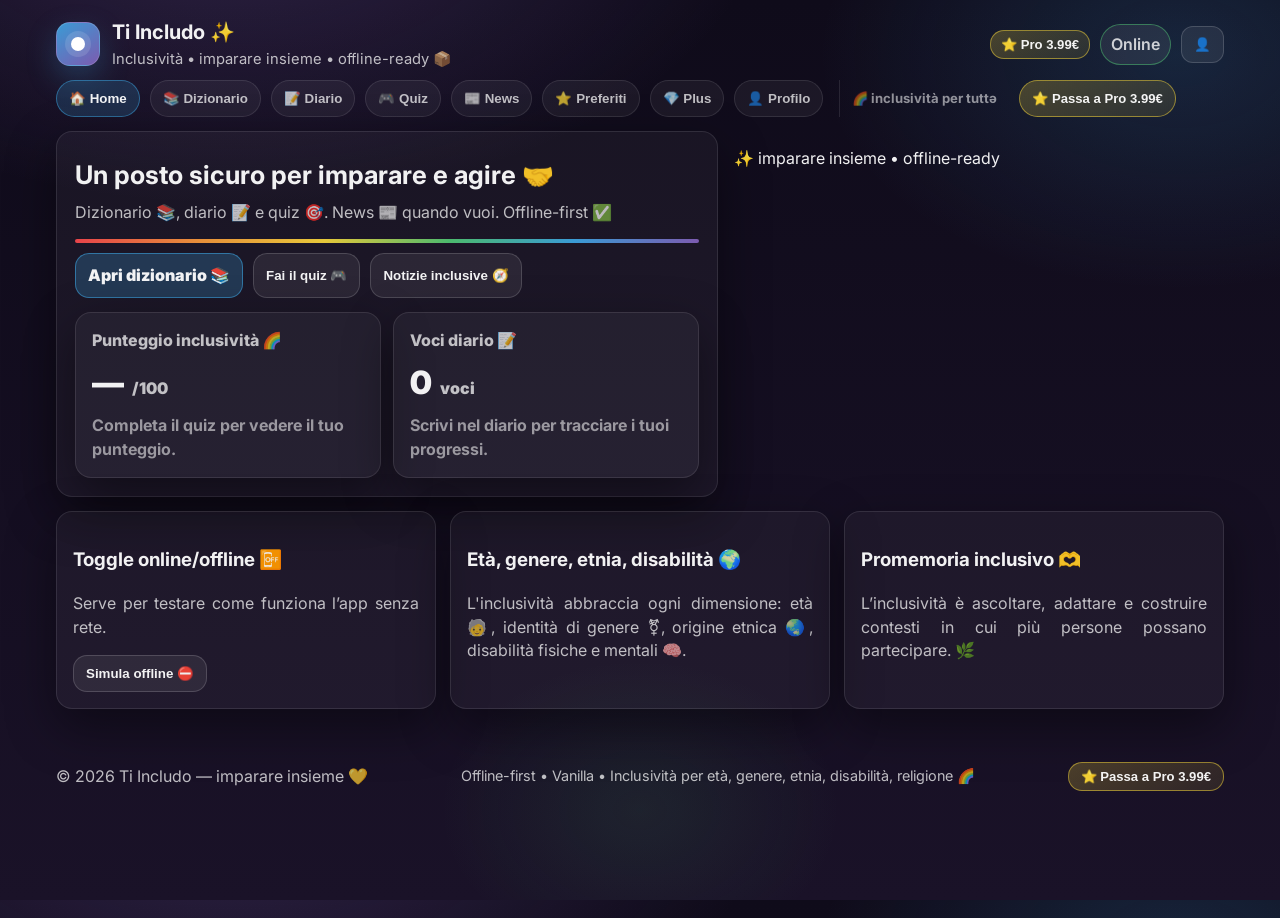
==== commit 4b59460e: "FASE1: fix plurali, pulsanti, pill Pro, tagline navbar, pills ridotte" ====
--- a/dashboard.html
+++ b/dashboard.html
@@ -27,6 +27,7 @@
     </div>
 
     <div class="topbar-right">
+      <button class="btn gold" type="button" data-jump="plus" style="padding:6px 10px;font-size:.82rem;">⭐ Pro 3.99€</button>
       <div class="status" aria-live="polite">
         <span class="status-pill" id="netPill">Online</span>
       </div>
@@ -43,6 +44,8 @@
     <button class="nav-item" data-view="favorites" type="button">⭐ Preferiti</button>
     <button class="nav-item" data-view="plus" type="button">💎 Plus</button>
     <button class="nav-item" data-view="profilo" type="button">👤 Profilo</button>
+    <span style="display:inline-flex;align-items:center;gap:6px;padding:6px 12px;color:var(--muted-2);font-size:.82rem;font-weight:700;white-space:nowrap;border-left:1px solid rgba(255,255,255,.1);margin-left:6px;">🌈 inclusività per tuttə</span>
+    <button class="btn gold" type="button" data-jump="plus" style="padding:6px 12px;font-size:.82rem;border-radius:999px;white-space:nowrap;flex-shrink:0;">⭐ Passa a Pro 3.99€</button>
   </nav>
 
   <main id="main" class="main" role="main">
@@ -60,7 +63,7 @@
           <div class="hero-actions">
             <a class="btn primary" href="#dictionary" data-jump="dictionary">Apri dizionario 📚</a>
             <button class="btn" type="button" data-start-quiz>Fai il quiz 🎮</button>
-            <button class="btn" type="button" data-refresh-news>Scaping news 🧭</button>
+            <button class="btn" type="button" data-refresh-news>Notizie inclusive 🧭</button>
           </div>
 
           <div class="quick-stats" role="group" aria-label="Punteggio e stato">
@@ -91,7 +94,7 @@
             <div class="art-tile t3"></div>
             <div class="art-tile t4"></div>
           </div>
-          <p class="art-caption">Ti Includo • inclusività per tuttə 🌈</p>
+          <p class="art-caption">✨ imparare insieme • offline-ready</p>
         </div>
       </div>
 
@@ -152,7 +155,7 @@
             <p class="muted">Risultati</p>
             <p class="muted" id="dictCount">0 termini</p>
           </div>
-          <ul class="list" id="dictResults" role="list"></ul>
+          <div class="dict-pills" id="dictResults" role="list"></div>
         </aside>
 
         <article class="card dict-detail" aria-live="polite">
@@ -323,7 +326,7 @@
           <input id="newsQuery" type="text" value="inclusione sociale accessibilità" />
         </label>
 
-        <button class="btn primary" type="button" id="fetchNewsBtn">Scaping 🔎</button>
+        <button class="btn primary" type="button" id="fetchNewsBtn">Cerca news inclusive 🔎</button>
         <button class="btn" type="button" id="clearNewsBtn">Pulisci 🧼</button>
         <button class="btn warn" type="button" id="viewSavedNewsBtn">📦 Salvati</button>
       </div>
@@ -528,6 +531,17 @@
 
         <article class="card">
           <h3>⚙️ Personalizzazioni</h3>
+          
+          <div class="detail-section">
+            <h4>🌈 Legenda colori inclusione</h4>
+            <div class="legend-grid">
+              <div class="legend-item"><span class="legend-dot" style="background:var(--cat-eta)"></span>Età</div>
+              <div class="legend-item"><span class="legend-dot" style="background:var(--cat-genere)"></span>Genere</div>
+              <div class="legend-item"><span class="legend-dot" style="background:var(--cat-etnia)"></span>Etnia</div>
+              <div class="legend-item"><span class="legend-dot" style="background:var(--cat-disabilita)"></span>Disabilità</div>
+              <div class="legend-item"><span class="legend-dot" style="background:var(--cat-religione)"></span>Religione</div>
+            </div>
+          </div>
           <div class="field">
             <span class="field-label">Alto contrasto</span>
             <label style="display:flex;align-items:center;gap:10px;cursor:pointer;">
@@ -555,7 +569,8 @@
 
   <footer class="footer" role="contentinfo">
     <p>© <span id="year"></span> Ti Includo — imparare insieme 💛</p>
-    <p class="muted small">Offline-first • Vanilla • Inclusività per età, genere, etnia, disabilità 🌈</p>
+    <p class="muted small">Offline-first • Vanilla • Inclusività per età, genere, etnia, disabilità, religione 🌈</p>
+    <button class="btn gold" type="button" data-jump="plus" style="padding:6px 12px;font-size:.82rem;">⭐ Passa a Pro 3.99€</button>
   </footer>
 
   <script src="./app.js?v=<?= time(); ?>" type="module"></script>
--- a/styles.css
+++ b/styles.css
@@ -13,6 +13,12 @@
   --rainbow-4: #4cba6e; /* verde */
   --rainbow-5: #3a9bd5; /* azzurro */
   --rainbow-6: #7c5bb0; /* viola */
+
+  --cat-eta: #e8903a;
+  --cat-genere: #7c5bb0;
+  --cat-etnia: #e8444a;
+  --cat-disabilita: #e6c83a;
+  --cat-religione: #4cba6e;
 
   --brand: var(--rainbow-5);
   --brand-2: #8ac9f0;
@@ -337,6 +343,50 @@
 .detail-section{ margin-top: 14px; }
 .detail-section h4{ margin: 0 0 8px; font-size: 1rem; }
 
+/* Dictionary pills */
+.dict-pills{ display:flex; flex-wrap: wrap; gap: 8px; padding: 0; margin: 0; list-style: none; }
+.dict-pill{
+  display:inline-flex; flex-direction:column; gap:1px;
+  border-radius: 999px; cursor:pointer;
+  font-weight: 800; line-height:1.2;
+  border: 2px solid rgba(255,255,255,.20);
+  background: rgba(255,255,255,.05);
+  transition: transform .1s ease, border-color .2s ease, background .2s ease;
+  min-width: 60px;
+  text-align: center;
+}
+.dict-pill:hover{ transform: scale(1.04); background: rgba(255,255,255,.09); }
+.dict-pill.is-selected{
+  background: rgba(255,255,255,.12);
+  box-shadow: 0 0 15px rgba(255,255,255,.10);
+}
+.dict-pill .pill-term{ font-weight: 900; font-size:.9rem; }
+.dict-pill .pill-meta{ font-size:.72rem; opacity:.7; font-weight:700; }
+.dict-pill.livello-base{ padding: 4px 10px; }
+.dict-pill.livello-intermedio{ padding: 6px 14px; }
+.dict-pill.livello-avanzato{ padding: 8px 18px; }
+
+/* Category pill borders */
+.dict-pill.cat-Età{ border-color: var(--cat-eta); }
+.dict-pill.cat-Gender{ border-color: var(--cat-genere); }
+.dict-pill.cat-Etnia{ border-color: var(--cat-etnia); }
+.dict-pill.cat-Disabilità{ border-color: var(--cat-disabilita); }
+.dict-pill.cat-Religione{ border-color: var(--cat-religione); }
+
+/* Color legend */
+.legend-grid{ display:flex; flex-wrap:wrap; gap: 10px; margin-top:6px; }
+.legend-item{
+  display:flex; align-items:center; gap: 8px;
+  padding: 8px 12px; border-radius: 999px;
+  border: 1px solid rgba(255,255,255,.10);
+  background: rgba(255,255,255,.04);
+  font-weight: 800; font-size: .85rem;
+}
+.legend-dot{
+  width: 14px; height: 14px; border-radius: 50%;
+  flex-shrink:0;
+}
+
 .quiz-answers{ display:flex; flex-direction: column; gap: 10px; }
 .quiz-answer{
   text-align:left;
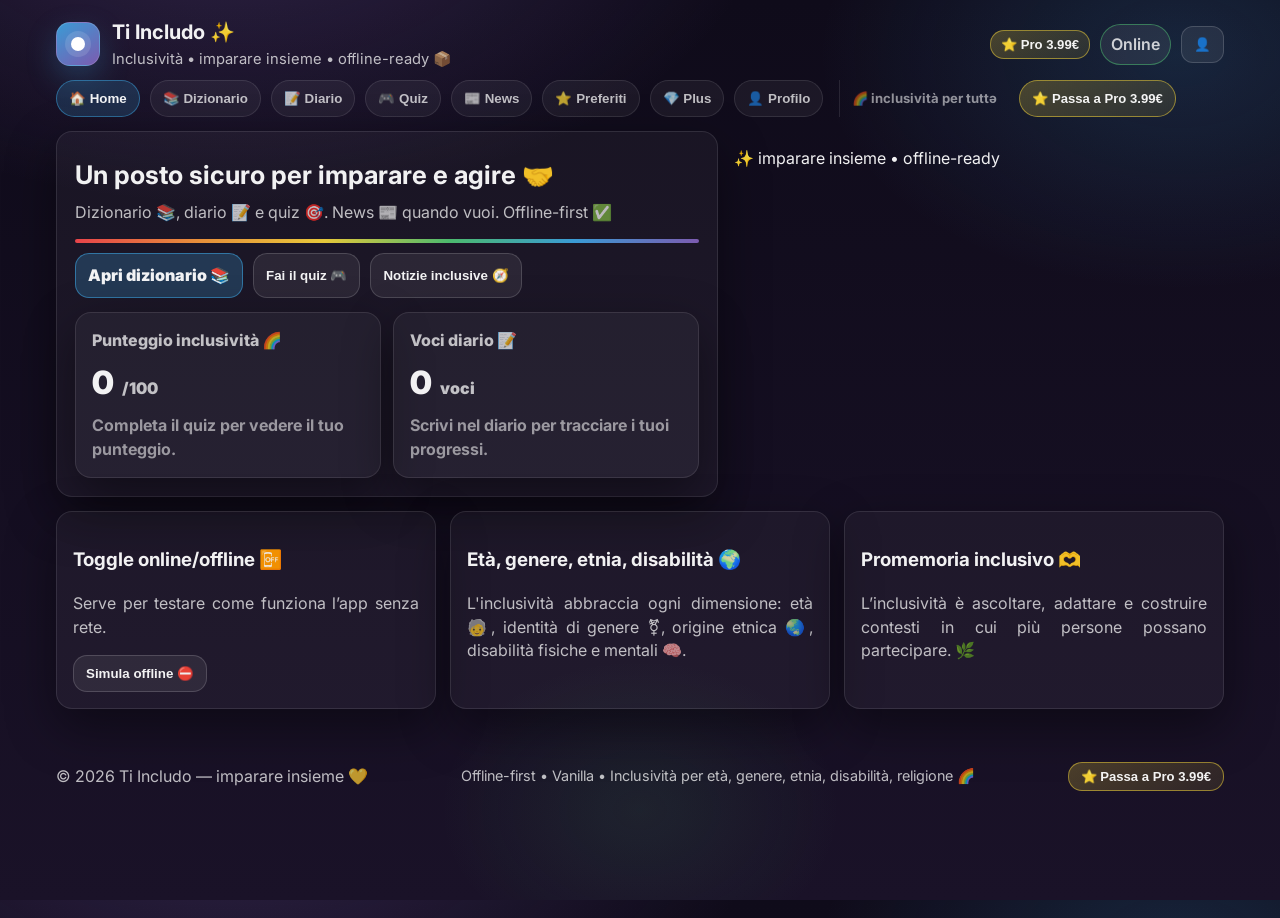
==== commit de449046: "FASE3+4: punteggio ponderato, dettaglio profilo, auth guard redirect" ====
--- a/dashboard.html
+++ b/dashboard.html
@@ -217,13 +217,20 @@
           </label>
 
           <label class="field">
-            <span class="field-label">Titolo (opzionale)</span>
-            <input id="diaryTitle" type="text" placeholder="Es. Una conversazione più gentile" maxlength="80" />
+            <span class="field-label">Umore</span>
+            <select id="diaryMood">
+              <option value="felice">😊 Felice</option>
+              <option value="motivato">💪 Motivato/a</option>
+              <option value="neutro">😐 Neutro/a</option>
+              <option value="riflessivo">🤔 Riflessivo/a</option>
+              <option value="stanco">😴 Stanco/a</option>
+              <option value="frustrato">😤 Frustrato/a</option>
+            </select>
           </label>
 
           <label class="field">
             <span class="field-label">Testo</span>
-            <textarea id="diaryText" rows="10" placeholder="Cosa hai imparato? Cosa farai diversamente? [Età, genere, etnia, disabilità...]" maxlength="5000"></textarea>
+            <textarea id="diaryText" rows="10" placeholder="Cosa hai imparato? Cosa farai diversamente? [Età, genere, etnia, disabilità, religione...]" maxlength="5000"></textarea>
           </label>
 
           <div class="row">
@@ -307,6 +314,13 @@
             <h4>Gamification 🏅</h4>
             <p class="muted" id="quizBadges">Completa quiz per sbloccare badge.</p>
           </div>
+
+          <div class="detail-section">
+            <h4>Cronologia quiz 📋</h4>
+            <div id="quizHistory" style="max-height:200px;overflow-y:auto;">
+              <p class="muted small">Nessun quiz completato ancora.</p>
+            </div>
+          </div>
         </article>
       </div>
     </section>
@@ -323,7 +337,7 @@
       <div class="toolbar">
         <label class="field" style="min-width: min(520px, 100%);">
           <span class="field-label">Query (in italiano)</span>
-          <input id="newsQuery" type="text" value="inclusione sociale accessibilità" />
+          <input id="newsQuery" type="text" value="inclusione sociale accessibilità diversità equità sostenibilità tolleranza religione" />
         </label>
 
         <button class="btn primary" type="button" id="fetchNewsBtn">Cerca news inclusive 🔎</button>
@@ -530,18 +544,44 @@
         </article>
 
         <article class="card">
+          <h3>📊 Dettaglio statistiche</h3>
+
+          <div class="detail-section">
+            <h4>🎯 Ultimi 3 quiz</h4>
+            <div id="profileLastQuizzes"><p class="muted small">Nessun quiz completato.</p></div>
+          </div>
+
+          <div class="detail-section">
+            <h4>📝 Ultime 3 voci diario</h4>
+            <div id="profileLastDiary"><p class="muted small">Nessuna voce diario.</p></div>
+          </div>
+
+          <div class="detail-section">
+            <h4>📰 Ultime 3 notizie salvate</h4>
+            <div id="profileLastNews"><p class="muted small">Nessuna notizia salvata.</p></div>
+          </div>
+
+          <div class="detail-section">
+            <h4>⭐ Ultimi 3 preferiti</h4>
+            <div id="profileLastFavs"><p class="muted small">Nessun preferito.</p></div>
+          </div>
+        </article>
+      </div>
+
+      <div class="grid-2" style="margin-top:14px;">
+        <article class="card">
+          <h3>🌈 Legenda colori inclusione</h3>
+          <div class="legend-grid">
+            <div class="legend-item"><span class="legend-dot" style="background:var(--cat-eta)"></span>Età</div>
+            <div class="legend-item"><span class="legend-dot" style="background:var(--cat-genere)"></span>Genere</div>
+            <div class="legend-item"><span class="legend-dot" style="background:var(--cat-etnia)"></span>Etnia</div>
+            <div class="legend-item"><span class="legend-dot" style="background:var(--cat-disabilita)"></span>Disabilità</div>
+            <div class="legend-item"><span class="legend-dot" style="background:var(--cat-religione)"></span>Religione</div>
+          </div>
+        </article>
+
+        <article class="card">
           <h3>⚙️ Personalizzazioni</h3>
-          
-          <div class="detail-section">
-            <h4>🌈 Legenda colori inclusione</h4>
-            <div class="legend-grid">
-              <div class="legend-item"><span class="legend-dot" style="background:var(--cat-eta)"></span>Età</div>
-              <div class="legend-item"><span class="legend-dot" style="background:var(--cat-genere)"></span>Genere</div>
-              <div class="legend-item"><span class="legend-dot" style="background:var(--cat-etnia)"></span>Etnia</div>
-              <div class="legend-item"><span class="legend-dot" style="background:var(--cat-disabilita)"></span>Disabilità</div>
-              <div class="legend-item"><span class="legend-dot" style="background:var(--cat-religione)"></span>Religione</div>
-            </div>
-          </div>
           <div class="field">
             <span class="field-label">Alto contrasto</span>
             <label style="display:flex;align-items:center;gap:10px;cursor:pointer;">
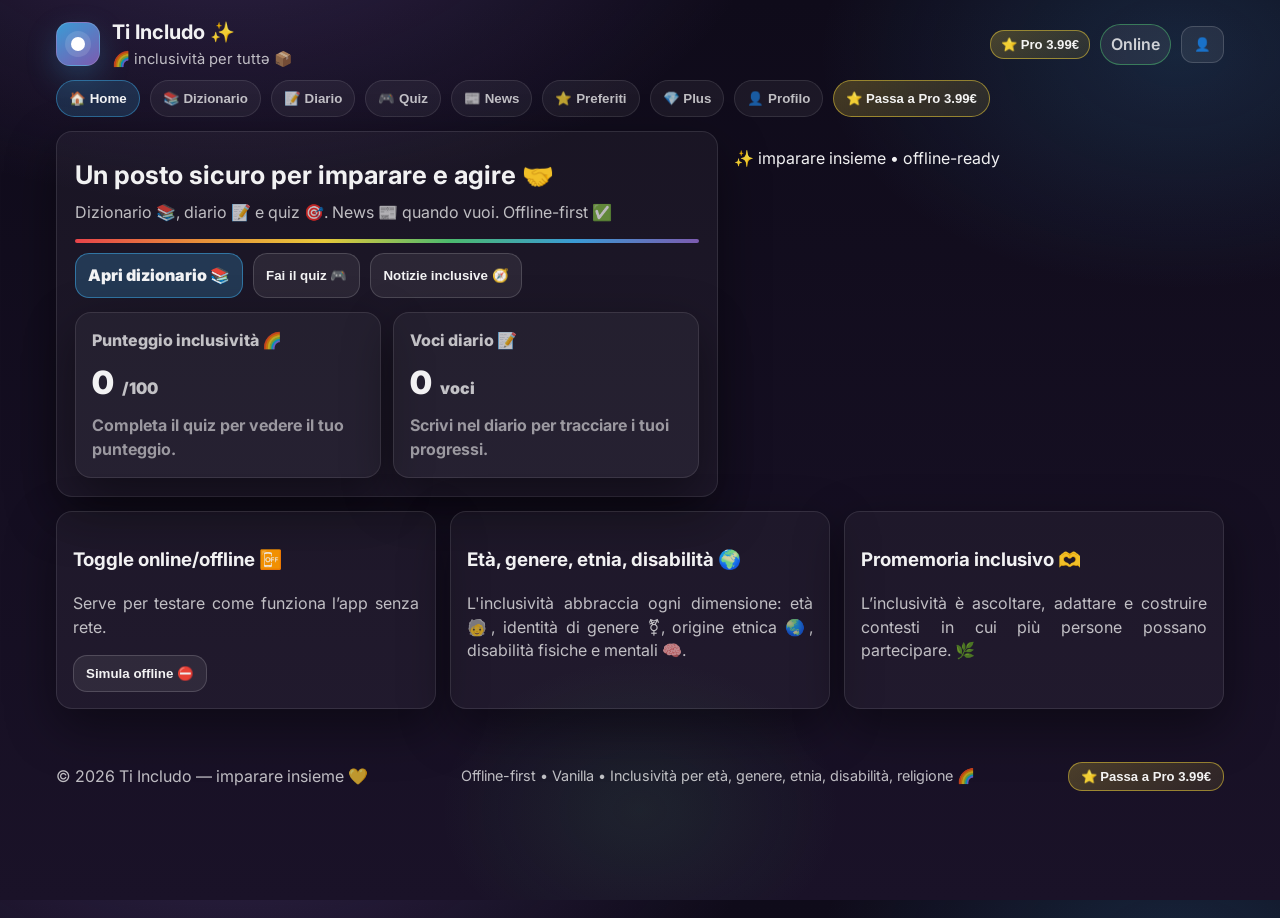
==== commit 7bec9f0c: "Update brand subtitle and navigation text" ====
--- a/dashboard.html
+++ b/dashboard.html
@@ -22,7 +22,7 @@
       <div class="logo" aria-hidden="true"><span class="logo-dot"></span></div>
       <div>
         <h1 class="brand-title">Ti Includo ✨</h1>
-        <p class="brand-subtitle">Inclusività • imparare insieme • offline-ready 📦</p>
+        <p class="brand-subtitle">🌈 inclusività per tuttə 📦</p>
       </div>
     </div>
 
@@ -44,7 +44,6 @@
     <button class="nav-item" data-view="favorites" type="button">⭐ Preferiti</button>
     <button class="nav-item" data-view="plus" type="button">💎 Plus</button>
     <button class="nav-item" data-view="profilo" type="button">👤 Profilo</button>
-    <span style="display:inline-flex;align-items:center;gap:6px;padding:6px 12px;color:var(--muted-2);font-size:.82rem;font-weight:700;white-space:nowrap;border-left:1px solid rgba(255,255,255,.1);margin-left:6px;">🌈 inclusività per tuttə</span>
     <button class="btn gold" type="button" data-jump="plus" style="padding:6px 12px;font-size:.82rem;border-radius:999px;white-space:nowrap;flex-shrink:0;">⭐ Passa a Pro 3.99€</button>
   </nav>
 
@@ -583,6 +582,38 @@
         <article class="card">
           <h3>⚙️ Personalizzazioni</h3>
           <div class="field">
+            <span class="field-label">Pronomi preferiti</span>
+            <select id="profilePronouns">
+              <option value="lei">Lei (ella)</option>
+              <option value="lui">Lui (ello)</option>
+              <option value="loro">Loro (singular they)</option>
+              <option value="qualsiasi">Qualsiasi</option>
+              <option value="non_binario">Non binario / gender neutral</option>
+              <option value="altro">Altro / Non specificato</option>
+            </select>
+          </div>
+          <div class="field" style="margin-top:10px;">
+            <span class="field-label">Sesso biologico</span>
+            <select id="profileBioSex">
+              <option value="femminile">Femminile</option>
+              <option value="maschile">Maschile</option>
+              <option value="intersex">Intersex</option>
+              <option value="non_dichiarato">Preferisco non dichiarare</option>
+            </select>
+          </div>
+          <div class="field" style="margin-top:10px;">
+            <span class="field-label">Gender percepito</span>
+            <select id="profileGender">
+              <option value="donna">Donna</option>
+              <option value="uomo">Uomo</option>
+              <option value="non_binario">Non binario</option>
+              <option value="genderfluid">Genderfluid</option>
+              <option value="agender">Agender</option>
+              <option value="altro">Altro</option>
+              <option value="non_dichiarato">Preferisco non dichiarare</option>
+            </select>
+          </div>
+          <div class="field" style="margin-top:10px;">
             <span class="field-label">Alto contrasto</span>
             <label style="display:flex;align-items:center;gap:10px;cursor:pointer;">
               <input type="checkbox" id="highContrastToggle" />
@@ -599,7 +630,8 @@
             </select>
           </div>
           <div class="row">
-            <button class="btn primary" type="button" id="profileResetBtn">Resetta statistiche</button>
+            <button class="btn primary" type="button" id="saveProfileIdentityBtn">Salva identità ✅</button>
+            <button class="btn" type="button" id="profileResetBtn">Resetta statistiche</button>
           </div>
         </article>
       </div>
@@ -618,4 +650,4 @@
     document.getElementById('year').textContent = new Date().getFullYear();
   </script>
 </body>
-</html>+</html>
